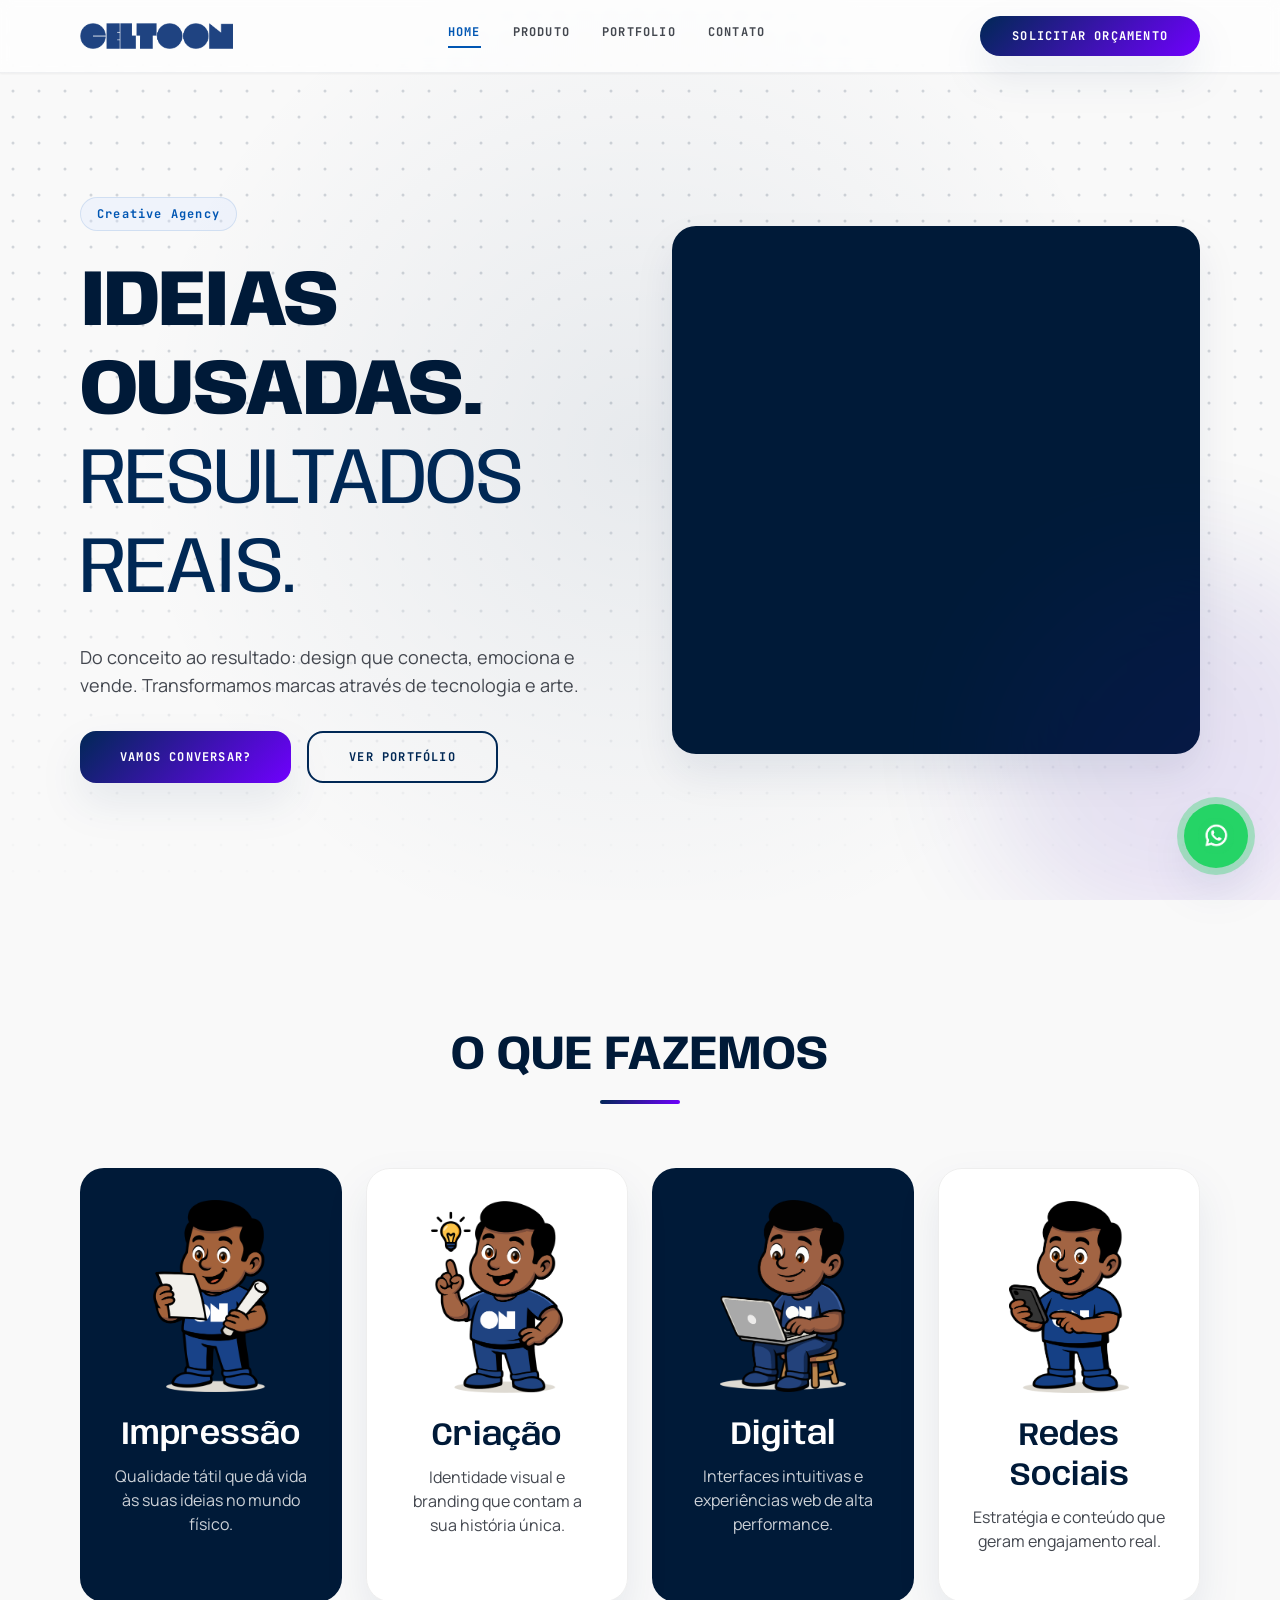
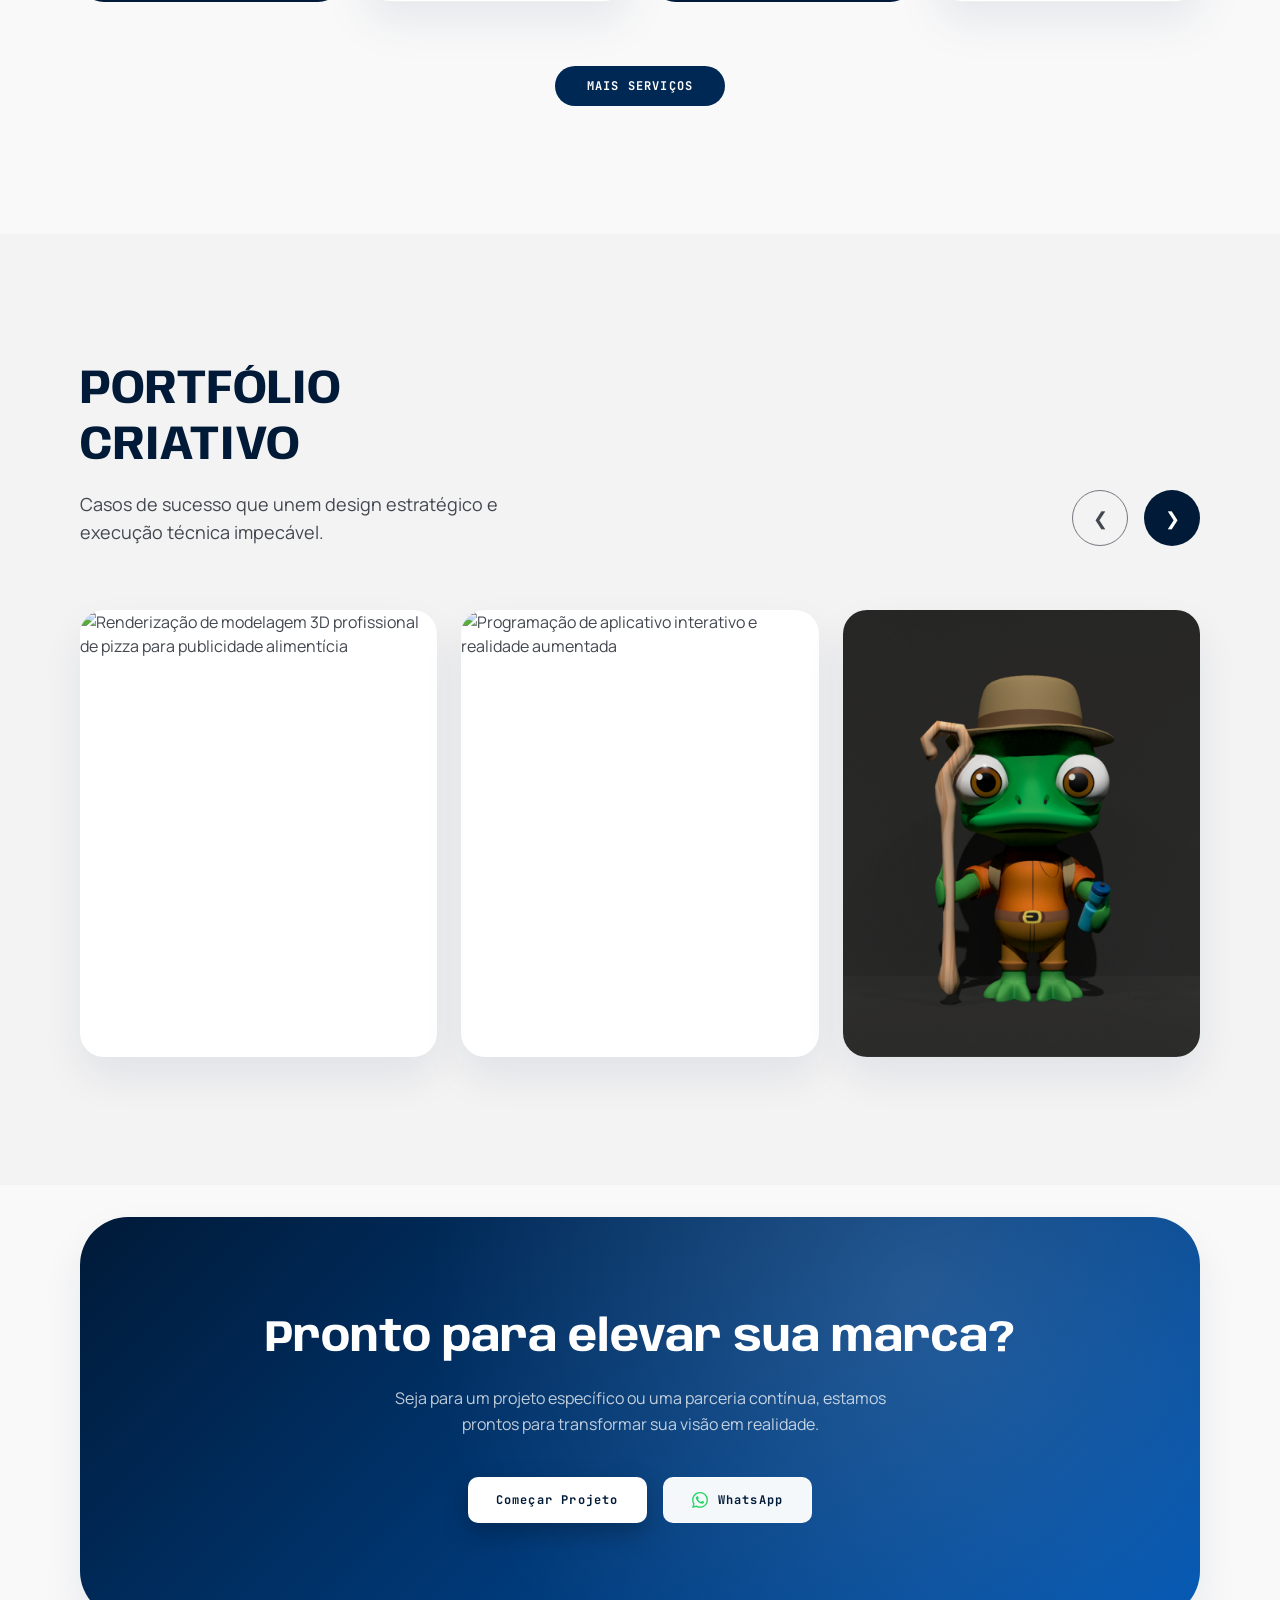
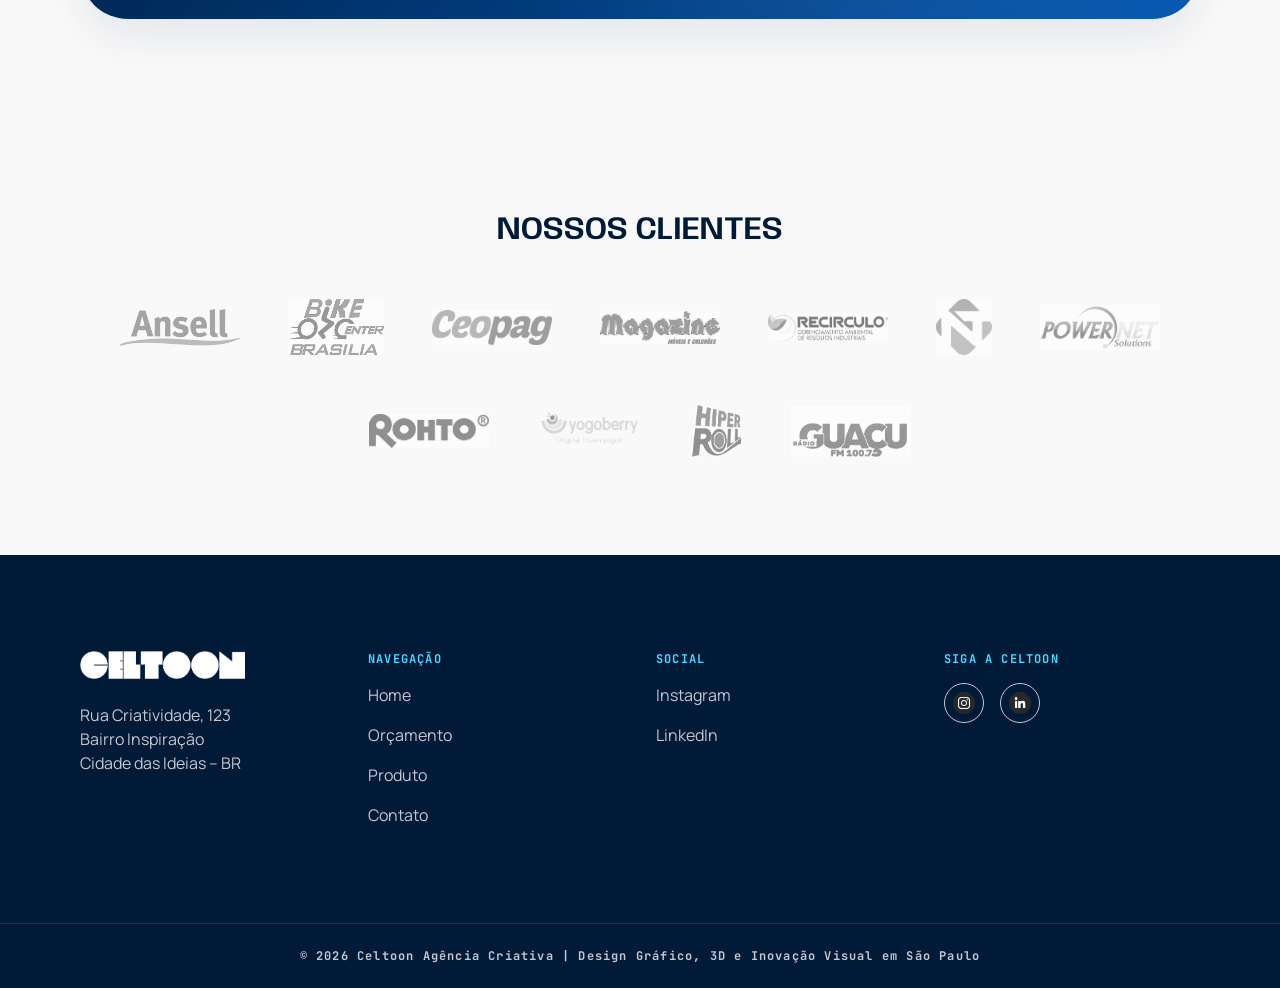
==== index.html @ f75b11ca "Fix service card hover lift blocked by fade-in transform The lift on hover (.service-card:hover { tr" ====
<!DOCTYPE html>
<html lang="pt-br">
<head>
  <meta charset="UTF-8" />
  <meta name="viewport" content="width=device-width, initial-scale=1.0"/>
  <title>Celtoon Agência Criativa | Design, Modelagem 3D e Identidade Visual em SP</title>
  <meta name="description" content="Transforme sua marca com a Celtoon. Especialistas em modelagem 3D, criação de mascotes, design de embalagens e estratégia digital para destacar seu negócio.">
  <meta name="keywords" content="Modelagem 3D profissional, criação de personagens cartoon 3D, personagens low-poly para videogames, desenvolvimento de texturas 2D seamless,
    renderização de produtos 3D, realidade aumentada para empresas (AR), filtros interativos para marcas, arquitetura inflável e design de domos,
    visualização arquitetônica e renderização de fachadas, afrofuturismo design visual e estético, criação de logotipos minimalistas, identidade visual para confeitarias e docerias,
    design de mascotes empresariais, naming e criação de slogans, style guide e manual de marca, redesign de marca e modernização visual, vetorização de logotipos e ilustrações, ilustração digital personalizada,
    design de embalagens e dielines (facas de corte), embalagens personalizadas para doces e alimentos, pré-impressão e fechamento de arquivos, arte finalização para gráficas, diagramação de catálogos e revistas,
    design de materiais promocionais, folders, flyers, banners, design de estampas para camisetas e ecobags, criação de layouts para totens e eventos, design de interfaces UX/UI, criação de landing pages de alta conversão, artes para redes sociais, Instagram, LinkedIn, TikTok,
    design de reels animados e carrosséis, apresentações corporativas de alto impacto, banners digitais para sites e e-commerce, agência criativa em São Paulo, estúdio de design 3D em SP, designer gráfico em São Paulo, criação de marcas SP, serviços de 3D e animação em São Paulo.">

  <meta property="og:type" content="website">
  <meta property="og:title" content="Celtoon Agência Criativa | Criatividade que gera resultados">
  <meta property="og:description" content="Do conceito ao 3D: Design que conecta e vende. Conheça nosso portfólio.">
  <meta property="og:image" content="https://celtoon.com.br">
  <meta property="og:url" content="https://celtoon.com.br">

  <link rel="icon" type="image/png" href="favicon.png">
  <link rel="canonical" href="https://celtoon.com.br">

  <script>document.documentElement.classList.add('js');</script>

  <link rel="preconnect" href="https://fonts.googleapis.com">
  <link rel="preconnect" href="https://fonts.gstatic.com" crossorigin>
  <link href="https://fonts.googleapis.com/css2?family=Anybody:wght@400;600;700;800&family=JetBrains+Mono:wght@700&family=Manrope:wght@400;500&display=swap" rel="stylesheet">
  <link rel="stylesheet" href="assets/celtoon.css">

  <style>
  /* ==========================================
     HERO
     ========================================== */
  .hero{
    position:relative;
    overflow:hidden;
    padding:176px 0 96px;
    min-height:100vh;
    display:flex;
    align-items:center;
  }
  .hero::before{
    content:'';
    position:absolute;
    inset:0;
    background: radial-gradient(circle at 50% 50%, rgba(0,40,85,0.12) 0%, transparent 65%);
    opacity:.6;
    pointer-events:none;
  }
  .hero::after{
    content:'';
    position:absolute;
    right:-80px;
    top:calc(50% + 100px);
    width:384px;
    height:384px;
    border-radius:9999px;
    background: var(--grad);
    filter: blur(60px);
    opacity:.1;
    pointer-events:none;
  }
  .hero-inner{
    position:relative;
    max-width: var(--container);
    margin:0 auto;
    padding:0 var(--pad-x);
    display:grid;
    grid-template-columns: 1fr 1fr;
    gap:64px;
    align-items:center;
    width:100%;
  }
  .hero-copy{
    display:flex;
    flex-direction:column;
    align-items:flex-start;
    gap:28px;
  }
  .hero-badge{
    background: rgba(214,227,255,0.3);
    border:1px solid rgba(0,86,179,0.12);
    padding:8px 16px;
    border-radius:9999px;
    color: var(--blue);
  }
  .hero-copy h1{
    font-family: var(--font-display);
    font-variation-settings: "wdth" 100;
    font-size: clamp(52px, 6.2vw, 80px);
    line-height:1.12;
    letter-spacing:-1.6px;
    color: var(--navy-950);
    font-weight:800;
    text-transform:uppercase;
  }
  .hero-copy h1 .thin{
    font-weight:400;
    color: var(--navy-800);
  }
  .hero-copy p{
    font-size:18px;
    line-height:28px;
    max-width:576px;
  }
  .hero-actions{
    display:flex;
    gap:16px;
    flex-wrap:wrap;
    padding-top:4px;
  }
  .hero-media{
    position:relative;
    border-radius: var(--radius-card);
    overflow:hidden;
    box-shadow: var(--shadow-card);
    aspect-ratio: 1 / 1;
    background: var(--navy-950);
  }
  .hero-media video{
    width:100%;
    height:100%;
    object-fit:cover;
  }
  .hero-media::after{
    content:'';
    position:absolute;
    inset:0;
    background: linear-gradient(to top, rgba(0,26,56,0.4) 0%, rgba(0,26,56,0) 60%);
    opacity:0;
    transition: opacity .3s ease;
    pointer-events:none;
  }
  .hero-media:hover::after{ opacity:1; }

  /* ==========================================
     SERVICES — O QUE FAZEMOS
     ========================================== */
  .services{
    padding:128px 0;
  }
  .services-header{
    display:flex;
    flex-direction:column;
    align-items:center;
    gap:16px;
    margin-bottom:64px;
  }
  .services-grid{
    max-width: var(--container);
    margin:0 auto;
    padding:0 var(--pad-x);
    display:grid;
    grid-template-columns: repeat(4, 1fr);
    gap:24px;
  }
  .service-card{
    border-radius: var(--radius-card);
    padding:32px 32px 48px;
    text-align:center;
    display:flex;
    flex-direction:column;
    align-items:center;
    transition: transform .3s ease, box-shadow .3s ease;
  }
  .service-card:hover{
    transform: translateY(-8px);
    box-shadow: 0 24px 40px rgba(0,40,85,0.16);
  }
  .service-card.dark{
    background: var(--navy-950);
    color:#fff;
  }
  .service-card.light{
    background:#fff;
    border:1px solid #eee;
    filter: drop-shadow(var(--shadow-drop));
    color: var(--gray-700);
  }
  .service-card img{
    width:192px;
    height:192px;
    object-fit:contain;
    margin-bottom:24px;
  }
  .service-card h3{
    font-family: var(--font-display);
    font-variation-settings: "wdth" 100;
    font-weight:600;
    font-size:32px;
    line-height:40px;
    margin-bottom:8px;
  }
  .service-card.dark h3{ color:#fff; }
  .service-card.light h3{ color: var(--navy-950); }
  .service-card p{
    font-size:16px;
    line-height:24px;
  }
  .service-card.dark p{ color: rgba(255,255,255,0.8); }
  .services-footer{
    display:flex;
    justify-content:center;
    margin-top:64px;
  }

  /* ==========================================
     PORTFOLIO PREVIEW
     ========================================== */
  .portfolio-preview{
    background: var(--bg-alt);
    padding:128px 0;
  }
  .portfolio-inner{
    max-width: var(--container);
    margin:0 auto;
    padding:0 var(--pad-x);
    display:flex;
    flex-direction:column;
    gap:64px;
  }
  .portfolio-header{
    display:flex;
    align-items:flex-end;
    justify-content:space-between;
    gap:32px;
  }
  .portfolio-header .intro{
    display:flex;
    flex-direction:column;
    gap:16px;
  }
  .portfolio-header .intro p{
    font-size:18px;
    line-height:28px;
    max-width:448px;
  }
  .portfolio-nav{
    display:flex;
    gap:16px;
    flex-shrink:0;
  }
  .portfolio-nav a{
    width:56px;
    height:56px;
    border-radius:9999px;
    display:flex;
    align-items:center;
    justify-content:center;
    font-size:1.1rem;
    transition: transform .2s ease, background .2s ease, color .2s ease;
  }
  .portfolio-nav a:hover{ transform: translateY(-2px); }
  .portfolio-nav .arrow-ghost{
    border:1px solid var(--gray-400);
    color: var(--gray-700);
    background:transparent;
  }
  .portfolio-nav .arrow-solid{
    background: var(--navy-950);
    color:#fff;
  }
  .portfolio-grid{
    display:grid;
    grid-template-columns: repeat(3, 1fr);
    gap:24px;
  }

  /* ==========================================
     CLIENTES
     ========================================== */
  .clients{
    padding:64px 0 96px;
  }
  .clients h3{
    font-family: var(--font-display);
    font-variation-settings: "wdth" 100;
    font-weight:600;
    font-size:32px;
    line-height:40px;
    color: var(--navy-950);
    text-align:center;
    text-transform:uppercase;
    margin-bottom:48px;
  }
  .clients-grid{
    max-width: var(--container);
    margin:0 auto;
    padding:0 var(--pad-x);
    display:flex;
    flex-wrap:wrap;
    justify-content:center;
    align-items:center;
    gap:48px;
  }
  .clients-grid img{
    max-width:120px;
    height:56px;
    object-fit:contain;
    filter: grayscale(100%);
    opacity:.5;
    transition: filter .35s ease, opacity .35s ease, transform .35s ease;
  }
  .clients-grid img:hover{
    filter: grayscale(0%);
    opacity:1;
    transform: scale(1.1);
  }

  /* ==========================================
     RESPONSIVO
     ========================================== */
  @media (max-width: 992px){
    .hero-inner{ grid-template-columns:1fr; gap:48px; }
    .hero{ padding:150px 0 64px; min-height:auto; }
    .services-grid{ grid-template-columns: repeat(2, 1fr); }
    .portfolio-grid{ grid-template-columns: repeat(2, 1fr); }
    .portfolio-header{ flex-direction:column; align-items:flex-start; }
  }
  @media (max-width: 768px){
    .services{ padding:80px 0; }
    .portfolio-preview{ padding:80px 0; }
    .services-grid{ grid-template-columns: 1fr; }
    .portfolio-grid{ grid-template-columns: 1fr; }
    .hero-actions .btn{ width:100%; }
  }
  </style>
</head>
<body>

  <!-- NAVBAR -->
  <nav class="navbar">
    <div class="navbar-inner">
      <a href="index.html" class="logo"><img src="Logo_png.png" alt="Celtoon Agência Criativa"></a>
      <button class="menu-toggle" aria-label="Abrir menu">&#9776;</button>
      <div class="nav-links">
        <a href="index.html" class="active">Home</a>
        <a href="produto.html">Produto</a>
        <a href="portfolio.html">Portfolio</a>
        <a href="contato.html">Contato</a>
      </div>
      <a href="orcamento.html" class="btn btn-pill-grad nav-cta">Solicitar Orçamento</a>
    </div>
  </nav>

  <!-- HERO -->
  <header class="hero" data-dots>
    <div class="hero-inner">
      <div class="hero-copy">
        <span class="hero-badge mono-label">Creative Agency</span>
        <h1>Ideias<br>Ousadas.<br><span class="thin">Resultados<br>Reais.</span></h1>
        <p>Do conceito ao resultado: design que conecta, emociona e vende. Transformamos marcas através de tecnologia e arte.</p>
        <div class="hero-actions">
          <a href="orcamento.html" class="btn btn-grad">Vamos conversar?</a>
          <a href="portfolio.html" class="btn btn-outline">Ver Portfólio</a>
        </div>
      </div>
      <div class="hero-media">
        <video autoplay muted loop playsinline>
          <source src="celtoon-reel-sn2.webm" type="video/webm">
          <source src="celtoon-reel-sn.mp4" type="video/mp4">
          Seu navegador não suporta vídeo.
        </video>
      </div>
    </div>
  </header>

  <!-- SERVICES -->
  <section id="servicos" class="services fade-in">
    <div class="services-header">
      <h2 class="section-title">O que fazemos</h2>
      <div class="grad-divider"></div>
    </div>

    <div class="services-grid">
      <div class="service-card dark fade-in">
        <img src="personagem/boneco_papel.png" alt="Serviços de Impressão" loading="lazy">
        <h3>Impressão</h3>
        <p>Qualidade tátil que dá vida às suas ideias no mundo físico.</p>
      </div>
      <div class="service-card light fade-in">
        <img src="personagem/boneco_plano.png" alt="Serviços de Criação" loading="lazy">
        <h3>Criação</h3>
        <p>Identidade visual e branding que contam a sua história única.</p>
      </div>
      <div class="service-card dark fade-in">
        <img src="personagem/boneco_banco.png" alt="Serviços Digitais" loading="lazy">
        <h3>Digital</h3>
        <p>Interfaces intuitivas e experiências web de alta performance.</p>
      </div>
      <div class="service-card light fade-in">
        <img src="personagem/boneco_cel.png" alt="Serviços para Redes Sociais" loading="lazy">
        <h3>Redes Sociais</h3>
        <p>Estratégia e conteúdo que geram engajamento real.</p>
      </div>
    </div>

    <div class="services-footer">
      <a href="produto.html" class="btn btn-pill">Mais Serviços</a>
    </div>
  </section>

  <!-- PORTFOLIO PREVIEW -->
  <section id="portfolio" class="portfolio-preview fade-in">
    <div class="portfolio-inner">
      <div class="portfolio-header">
        <div class="intro">
          <h2 class="section-title">Portfólio<br>Criativo</h2>
          <p>Casos de sucesso que unem design estratégico e execução técnica impecável.</p>
        </div>
        <div class="portfolio-nav">
          <a href="portfolio.html" class="arrow-ghost" aria-label="Ver portfólio completo">&#10094;</a>
          <a href="portfolio.html" class="arrow-solid" aria-label="Ver portfólio completo">&#10095;</a>
        </div>
      </div>

      <div class="portfolio-grid">
        <a href="portfolio.html" class="project-card">
          <img src="imagem/pizza.png" alt="Renderização de modelagem 3D profissional de pizza para publicidade alimentícia" loading="lazy">
          <div class="overlay">
            <span class="tag mono-label">Modelagem 3D</span>
            <h3>Pizza 3D Realista</h3>
          </div>
        </a>
        <a href="portfolio.html" class="project-card">
          <img src="imagem/mock_2.png" alt="Programação de aplicativo interativo e realidade aumentada" loading="lazy">
          <div class="overlay">
            <span class="tag mono-label">Mobile App</span>
            <h3>Celtoon Experience App</h3>
          </div>
        </a>
        <a href="portfolio.html" class="project-card">
          <img src="imagem/nort.jpg" alt="Design de mascote para empresa de telecomunicações" loading="lazy">
          <div class="overlay">
            <span class="tag mono-label">Character Design</span>
            <h3>Mascote Nortinho</h3>
          </div>
        </a>
      </div>
    </div>
  </section>

  <!-- CTA -->
  <section class="cta-section fade-in">
    <div class="cta-box">
      <h2>Pronto para elevar sua marca?</h2>
      <p>Seja para um projeto específico ou uma parceria contínua, estamos prontos para transformar sua visão em realidade.</p>
      <div class="cta-actions">
        <a href="orcamento.html" class="cta-btn-primary mono-label">Começar Projeto</a>
        <a href="https://wa.me/+5511994950389" target="_blank" rel="noopener" class="cta-btn-wpp mono-label">
          <svg viewBox="0 0 24 24" aria-hidden="true"><path d="M17.472 14.382c-.297-.149-1.758-.867-2.03-.967-.273-.099-.471-.148-.67.15-.197.297-.767.966-.94 1.164-.173.199-.347.223-.644.075-.297-.15-1.255-.463-2.39-1.475-.883-.788-1.48-1.761-1.653-2.059-.173-.297-.018-.458.13-.606.134-.133.298-.347.446-.52.149-.174.198-.298.298-.497.099-.198.05-.371-.025-.52-.075-.149-.669-1.612-.916-2.207-.242-.579-.487-.5-.669-.51-.173-.008-.371-.01-.57-.01-.198 0-.52.074-.792.372-.272.297-1.04 1.016-1.04 2.479 0 1.462 1.065 2.875 1.213 3.074.149.198 2.096 3.2 5.077 4.487.709.306 1.262.489 1.694.625.712.227 1.36.195 1.871.118.571-.085 1.758-.719 2.006-1.413.248-.694.248-1.289.173-1.413-.074-.124-.272-.198-.57-.347m-5.421 7.403h-.004a9.87 9.87 0 01-5.031-1.378l-.361-.214-3.741.982.998-3.648-.235-.374a9.86 9.86 0 01-1.51-5.26c.001-5.45 4.436-9.884 9.888-9.884 2.64 0 5.122 1.03 6.988 2.898a9.825 9.825 0 012.893 6.994c-.003 5.45-4.437 9.884-9.885 9.884m8.413-18.297A11.815 11.815 0 0012.05 0C5.495 0 .16 5.335.157 11.892c0 2.096.547 4.142 1.588 5.945L.057 24l6.305-1.654a11.882 11.882 0 005.683 1.448h.005c6.554 0 11.89-5.335 11.893-11.893a11.821 11.821 0 00-3.48-8.413z"/></svg>
          WhatsApp
        </a>
      </div>
    </div>
  </section>

  <!-- CLIENTES -->
  <section id="clientes" class="clients fade-in">
    <h3>Nossos Clientes</h3>
    <div class="clients-grid">
      <img src="cliente/Ansell.png" alt="Ansell" loading="lazy">
      <img src="cliente/Bike.png" alt="Bike Center Brasilia" loading="lazy">
      <img src="cliente/Ceopag.png" alt="Ceopag" loading="lazy">
      <img src="cliente/Magazine.png" alt="Magazine Móveis" loading="lazy">
      <img src="cliente/Recirculo.png" alt="Recirculo" loading="lazy">
      <img src="cliente/norte.png" alt="Norte Telecom" loading="lazy">
      <img src="cliente/powernet.png" alt="Power Net" loading="lazy">
      <img src="cliente/rohto.png" alt="Rohto" loading="lazy">
      <img src="cliente/Yogoberry.png" alt="Yogoberry" loading="lazy">
      <img src="cliente/HiperRoll.png" alt="Hiper Roll" loading="lazy">
      <img src="cliente/Guaçu.png" alt="Rádio Guaçu" loading="lazy">
    </div>
  </section>

  <!-- FOOTER -->
  <footer class="footer">
    <div class="footer-top">
      <div class="footer-brand">
        <img src="Logo_png.png" alt="Celtoon">
        <p>Rua Criatividade, 123<br>Bairro Inspiração<br>Cidade das Ideias – BR</p>
      </div>
      <div class="footer-col">
        <h4>Navegação</h4>
        <a href="index.html">Home</a>
        <a href="orcamento.html">Orçamento</a>
        <a href="produto.html">Produto</a>
        <a href="contato.html">Contato</a>
      </div>
      <div class="footer-col">
        <h4>Social</h4>
        <a href="https://www.instagram.com/celtoon.agencia/" target="_blank" rel="noopener">Instagram</a>
        <a href="https://www.linkedin.com/in/danilo-celso-da-silva-256686204/" target="_blank" rel="noopener">LinkedIn</a>
      </div>
      <div class="footer-col">
        <h4>Siga a Celtoon</h4>
        <div class="footer-social-circles">
          <a href="https://www.instagram.com/celtoon.agencia/" target="_blank" rel="noopener" aria-label="Instagram"><img src="instagram.png" alt="Instagram"></a>
          <a href="https://www.linkedin.com/in/danilo-celso-da-silva-256686204/" target="_blank" rel="noopener" aria-label="LinkedIn"><img src="linkedin.png" alt="LinkedIn"></a>
        </div>
      </div>
    </div>
    <div class="footer-bottom">
      <p>© 2026 Celtoon Agência Criativa | Design Gráfico, 3D e Inovação Visual em São Paulo</p>
    </div>
  </footer>

  <!-- WHATSAPP -->
  <a href="https://wa.me/+5511994950389" class="whatsapp-float" target="_blank" rel="noopener" aria-label="Fale conosco pelo WhatsApp"><img src="whats2.png" alt="WhatsApp"></a>

  <script src="assets/celtoon.js"></script>
</body>
</html>
---- assets/celtoon.css ----
/* ==========================================================
   CELTOON — Design System (baseado no protótipo Figma)
   ========================================================== */

:root{
  --navy-950: #001a38;
  --navy-800: #002855;
  --purple:   #7000ff;
  --blue:     #0056b3;
  --cyan:     #4cd6ff;
  --gray-700: #43474f;
  --gray-400: #747780;
  --gray-300: #c4c6d0;
  --bg:       #f9f9f9;
  --bg-alt:   #f3f3f3;
  --whatsapp: #25d366;

  --grad: linear-gradient(135deg, #002855 0%, #7000ff 100%);

  --shadow-card: 0 20px 40px rgba(0, 40, 85, 0.08);
  --shadow-drop: 0 20px 20px rgba(0, 40, 85, 0.08);

  --font-display: 'Anybody', 'Arial Black', sans-serif;
  --font-body: 'Manrope', 'Segoe UI', sans-serif;
  --font-mono: 'JetBrains Mono', 'Courier New', monospace;

  --radius-card: 24px;
  --radius-btn: 16px;
  --container: 1440px;
  --pad-x: 80px;
}

*{ margin:0; padding:0; box-sizing:border-box; }
html{ scroll-behavior:smooth; }
html, body{ overflow-x:hidden; }

body{
  font-family: var(--font-body);
  background: var(--bg);
  color: var(--gray-700);
  font-size: 16px;
  line-height: 24px;
}

a{ text-decoration:none; color:inherit; }
img{ max-width:100%; display:block; }
button{ font-family:inherit; cursor:pointer; }

/* ---------- Utilidades ---------- */
.container{
  max-width: var(--container);
  margin: 0 auto;
  padding-left: var(--pad-x);
  padding-right: var(--pad-x);
}

.mono-label{
  font-family: var(--font-mono);
  font-weight: 700;
  font-size: 12px;
  line-height: 16px;
  letter-spacing: 1.2px;
}

.section-title{
  font-family: var(--font-display);
  font-variation-settings: "wdth" 100;
  font-weight: 700;
  font-size: 48px;
  line-height: 56px;
  color: var(--navy-950);
  text-transform: uppercase;
}

.grad-divider{
  width: 80px;
  height: 4px;
  border-radius: 9999px;
  background: var(--grad);
}

/* Fade-in on scroll (só quando JS presente) */
.js .fade-in{
  opacity: 0;
  transform: translateY(40px);
  transition: opacity .8s ease, transform .8s ease;
}
.js .fade-in.visible{
  opacity: 1;
  transform: translateY(0);
}

/* ---------- Botões ---------- */
.btn{
  display:inline-flex;
  align-items:center;
  justify-content:center;
  font-family: var(--font-mono);
  font-weight:700;
  font-size:12px;
  line-height:16px;
  letter-spacing:1.2px;
  text-transform: uppercase;
  border:none;
  transition: transform .3s ease, box-shadow .3s ease, background .3s ease, color .3s ease;
}
.btn-grad{
  background: var(--grad);
  color:#fff;
  padding:16px 40px;
  border-radius: var(--radius-btn);
  filter: drop-shadow(var(--shadow-drop));
}
.btn-grad:hover{
  transform: translateY(-3px);
  filter: drop-shadow(0 24px 28px rgba(0,40,85,0.16));
}
.btn-outline{
  background:transparent;
  border:2px solid var(--navy-800);
  color: var(--navy-800);
  padding:16px 40px;
  border-radius: var(--radius-btn);
}
.btn-outline:hover{
  background: var(--navy-800);
  color:#fff;
  transform: translateY(-3px);
}
.btn-pill{
  background: var(--navy-800);
  color:#fff;
  padding:12px 32px;
  border-radius:9999px;
}
.btn-pill:hover{
  background: var(--navy-950);
  transform: translateY(-2px);
}
.btn-pill-grad{
  background: var(--grad);
  color:#fff;
  padding:12px 32px;
  border-radius:9999px;
  filter: drop-shadow(var(--shadow-drop));
}
.btn-pill-grad:hover{
  transform: translateY(-2px);
  filter: drop-shadow(0 24px 24px rgba(0,40,85,0.16));
}

/* ---------- NAVBAR ---------- */
.navbar{
  position:fixed;
  top:0; left:0; right:0;
  z-index:1000;
  background: rgba(255,255,255,0.7);
  backdrop-filter: blur(6px);
  -webkit-backdrop-filter: blur(6px);
  border-bottom:1px solid rgba(0,26,56,0.06);
  box-shadow: 0 1px 2px rgba(0,0,0,0.05);
  transition: top .3s ease;
}
.navbar-inner{
  max-width: var(--container);
  margin:0 auto;
  padding:16px var(--pad-x);
  display:flex;
  align-items:center;
  justify-content:space-between;
  gap:24px;
}
.navbar .logo img{
  height:26px;
  width:auto;
}
.nav-links{
  display:flex;
  align-items:center;
  gap:32px;
}
.nav-links a{
  font-family: var(--font-mono);
  font-weight:700;
  font-size:12px;
  line-height:16px;
  letter-spacing:1.2px;
  text-transform:uppercase;
  color: var(--gray-700);
  padding-bottom:6px;
  border-bottom:2px solid transparent;
  transition: color .2s ease, border-color .2s ease;
}
.nav-links a:hover{ color: var(--blue); }
.nav-links a.active{
  color: var(--blue);
  border-bottom-color: var(--blue);
}
.nav-cta{ flex-shrink:0; }
.menu-toggle{
  display:none;
  font-size:1.8rem;
  background:none;
  border:none;
  color: var(--navy-950);
  z-index:1001;
}

/* ---------- FOOTER ---------- */
.footer{
  background: var(--navy-950);
  color: var(--gray-300);
}
.footer-top{
  max-width: var(--container);
  margin:0 auto;
  padding:96px var(--pad-x) 80px;
  display:grid;
  grid-template-columns: repeat(4, 1fr);
  gap:32px;
}
.footer .footer-brand img{
  height:28px;
  width:auto;
  margin-bottom:24px;
  /* logo é navy — converte para branco no rodapé escuro */
  filter: brightness(0) invert(1);
}
.footer-brand p{
  max-width:320px;
  font-size:16px;
  line-height:24px;
}
.footer-col h4{
  font-family: var(--font-mono);
  font-weight:700;
  font-size:12px;
  line-height:16px;
  letter-spacing:1.2px;
  text-transform:uppercase;
  color: var(--cyan);
  margin-bottom:16px;
}
.footer-col a{
  display:block;
  font-size:16px;
  line-height:24px;
  margin-bottom:16px;
  color: var(--gray-300);
  transition: color .2s ease;
}
.footer-col a:hover{ color:#fff; }
.footer-social-circles{
  display:flex;
  gap:16px;
  margin-top:8px;
}
.footer-social-circles a{
  width:40px; height:40px;
  border:1px solid var(--gray-300);
  border-radius:9999px;
  display:flex;
  align-items:center;
  justify-content:center;
  margin-bottom:0;
  transition: background .2s ease, border-color .2s ease;
}
.footer-social-circles a:hover{
  background: rgba(255,255,255,0.1);
  border-color:#fff;
}
.footer-social-circles img{
  width:22px; height:22px;
}
.footer-bottom{
  border-top:1px solid rgba(255,255,255,0.1);
  padding:24px var(--pad-x);
  text-align:center;
}
.footer-bottom p{
  font-family: var(--font-mono);
  font-weight:700;
  font-size:12px;
  line-height:16px;
  letter-spacing:1.2px;
  color: var(--gray-300);
}

/* ---------- WHATSAPP FAB ---------- */
.whatsapp-float{
  position:fixed;
  right:32px;
  bottom:32px;
  width:64px;
  height:64px;
  border-radius:9999px;
  background: var(--whatsapp);
  display:flex;
  align-items:center;
  justify-content:center;
  z-index:1000;
  filter: drop-shadow(var(--shadow-drop));
  transition: transform .3s ease;
}
.whatsapp-float:hover{ transform: scale(1.08); }
.whatsapp-float img{ width:36px; height:36px; }
.whatsapp-float::before{
  content:'';
  position:absolute;
  inset:-7px;
  border-radius:9999px;
  background: rgba(37,211,102,0.35);
  animation: wpp-pulse 2.4s ease-out infinite;
  pointer-events:none;
  z-index:-1;
}
@keyframes wpp-pulse{
  0%{ transform:scale(1); opacity:.85; }
  100%{ transform:scale(1.6); opacity:0; }
}

/* ---------- HERO DE PÁGINA INTERNA ---------- */
.page-hero{
  padding:200px 0 64px;
  position:relative;
  overflow:hidden;
}
.page-hero::after{
  content:'';
  position:absolute;
  right:-120px;
  top:40%;
  width:384px;
  height:384px;
  border-radius:9999px;
  background: var(--grad);
  filter: blur(60px);
  opacity:.1;
  pointer-events:none;
}
.page-hero .badge{
  display:inline-block;
  background: rgba(214,227,255,0.3);
  border:1px solid rgba(0,86,179,0.12);
  padding:8px 16px;
  border-radius:9999px;
  color: var(--blue);
  margin-bottom:24px;
}
.page-hero h1{
  font-family: var(--font-display);
  font-variation-settings: "wdth" 100;
  font-weight:800;
  font-size: clamp(44px, 6vw, 72px);
  line-height:1.1;
  letter-spacing:-1.2px;
  color: var(--navy-950);
  text-transform:uppercase;
  margin-bottom:20px;
}
.page-hero p{
  font-size:18px;
  line-height:28px;
  max-width:576px;
}

/* ---------- CARDS DE PROJETO (grid/galeria) ---------- */
.project-card{
  position:relative;
  border-radius: var(--radius-card);
  overflow:hidden;
  background:#fff;
  box-shadow: var(--shadow-card);
  aspect-ratio: 4 / 5;
}
.project-card img{
  width:100%;
  height:100%;
  object-fit:cover;
  transition: transform .5s ease;
}
.project-card:hover img{ transform: scale(1.05); }
.project-card .overlay{
  position:absolute;
  inset:0;
  background: linear-gradient(to top, rgba(0,26,56,0.9) 0%, rgba(0,26,56,0.2) 50%, rgba(0,26,56,0) 100%);
  opacity:0;
  transition: opacity .3s ease;
  display:flex;
  flex-direction:column;
  justify-content:flex-end;
  padding:32px;
}
.project-card:hover .overlay{ opacity:1; }
.project-card .overlay .tag{
  color: var(--cyan);
  margin-bottom:8px;
  text-transform:uppercase;
}
.project-card .overlay h3{
  font-family: var(--font-display);
  font-variation-settings: "wdth" 100;
  font-weight:600;
  font-size:32px;
  line-height:40px;
  color:#fff;
}

/* ---------- CTA BOX (compartilhada) ---------- */
.cta-section{
  padding:32px var(--pad-x) 128px;
}
.cta-box{
  position:relative;
  overflow:hidden;
  max-width: calc(var(--container) - (2 * var(--pad-x)));
  margin:0 auto;
  border-radius:48px;
  background: linear-gradient(135deg, #001a38 0%, #0056b3 100%);
  padding:96px 48px;
  text-align:center;
  color:#fff;
  box-shadow: var(--shadow-card);
}
.cta-box::before{
  content:'';
  position:absolute;
  inset:0;
  background: radial-gradient(circle at 75% 20%, rgba(255,255,255,0.14) 0%, transparent 55%);
  pointer-events:none;
}
.cta-box h2{
  position:relative;
  font-family: var(--font-display);
  font-variation-settings: "wdth" 100;
  font-weight:700;
  font-size: clamp(30px, 4vw, 44px);
  line-height:1.2;
  margin-bottom:20px;
}
.cta-box p{
  position:relative;
  font-size:16px;
  line-height:26px;
  color: rgba(255,255,255,0.75);
  max-width:520px;
  margin:0 auto 40px;
}
.cta-actions{
  position:relative;
  display:flex;
  gap:16px;
  justify-content:center;
  flex-wrap:wrap;
}
.cta-btn-primary,
.cta-btn-wpp{
  display:inline-flex;
  align-items:center;
  gap:10px;
  padding:14px 28px;
  border-radius:10px;
  transition: transform .3s ease, box-shadow .3s ease;
}
.cta-btn-primary{
  background:#fff;
  color: var(--navy-950);
  box-shadow: 0 10px 24px rgba(0,0,0,0.25);
}
.cta-btn-wpp{
  background: rgba(255,255,255,0.96);
  color: var(--navy-950);
  border:1px solid rgba(255,255,255,0.5);
}
.cta-btn-primary:hover,
.cta-btn-wpp:hover{
  transform: translateY(-3px);
  box-shadow: 0 16px 32px rgba(0,0,0,0.3);
}
.cta-btn-wpp svg{
  width:16px;
  height:16px;
  fill:#25d366;
  flex-shrink:0;
}

/* ---------- GRID DE PONTINHOS (hero) ---------- */
.hero-dots{
  position:absolute;
  inset:0;
  z-index:0;
  pointer-events:none;
}
.page-hero .container{
  position:relative;
  z-index:1;
}

/* ==========================================================
   RESPONSIVO
   ========================================================== */
@media (max-width: 992px){
  :root{ --pad-x: 32px; }
  .section-title{ font-size:38px; line-height:46px; }
  .cta-box{ padding:64px 32px; border-radius:36px; }
  .footer-top{ grid-template-columns: repeat(2, 1fr); padding-top:64px; padding-bottom:48px; }
}

@media (max-width: 768px){
  :root{ --pad-x: 20px; }

  .menu-toggle{ display:block; }
  .nav-links{
    display:none;
    position:absolute;
    top:100%;
    left:0; right:0;
    flex-direction:column;
    align-items:flex-start;
    gap:0;
    background:#fff;
    padding:16px 20px;
    box-shadow: 0 16px 32px rgba(0,26,56,0.12);
    border-bottom:1px solid rgba(0,26,56,0.06);
  }
  .nav-links.active{ display:flex; }
  .nav-links a{
    padding:14px 0;
    width:100%;
    border-bottom:1px solid rgba(0,26,56,0.06);
  }
  .nav-links a.active{ border-bottom-color: var(--blue); }
  .nav-cta{ display:none; }

  .page-hero{ padding:140px 0 48px; }

  .cta-section{ padding-bottom:80px; }
  .cta-box{ padding:56px 24px; border-radius:28px; }
  .cta-actions a{ width:100%; justify-content:center; }

  .footer-top{ grid-template-columns: 1fr; gap:40px; }

  .whatsapp-float{
    right:20px; bottom:20px;
    width:56px; height:56px;
  }
  .whatsapp-float img{ width:32px; height:32px; }
}
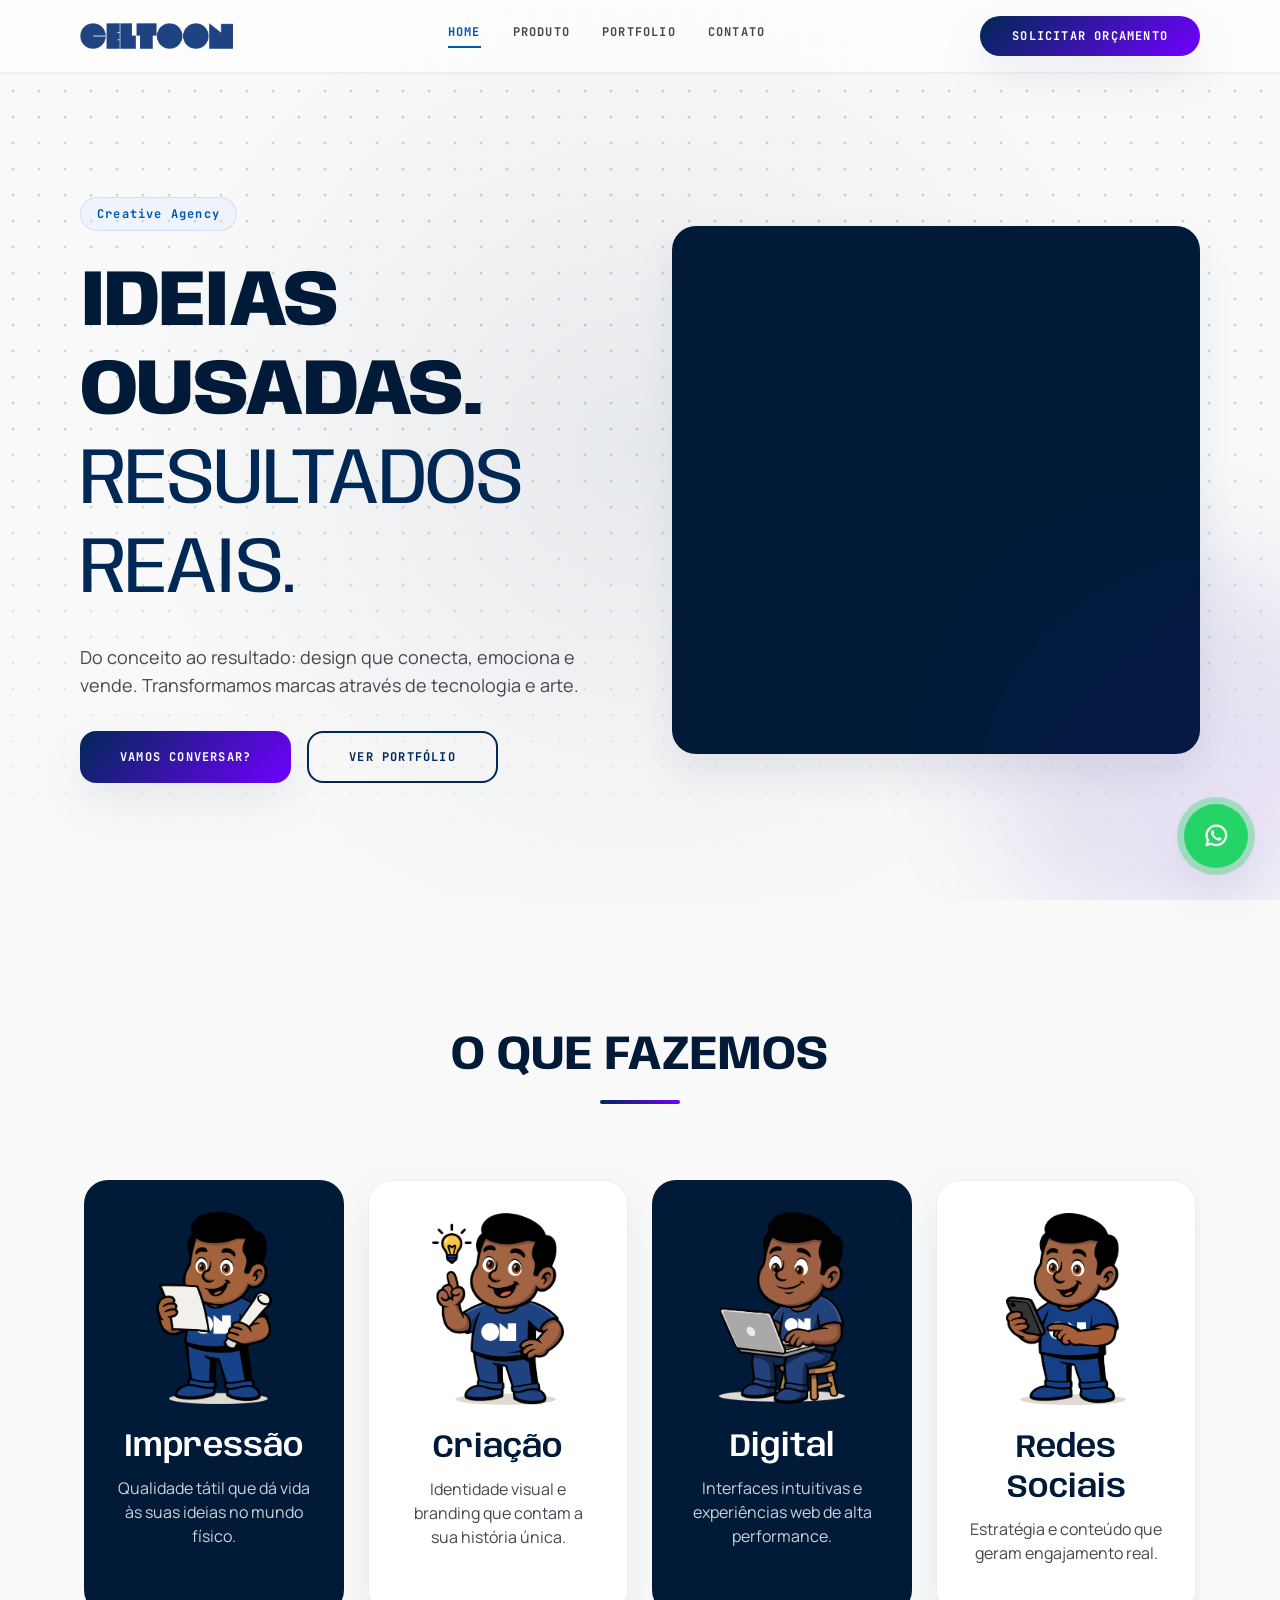
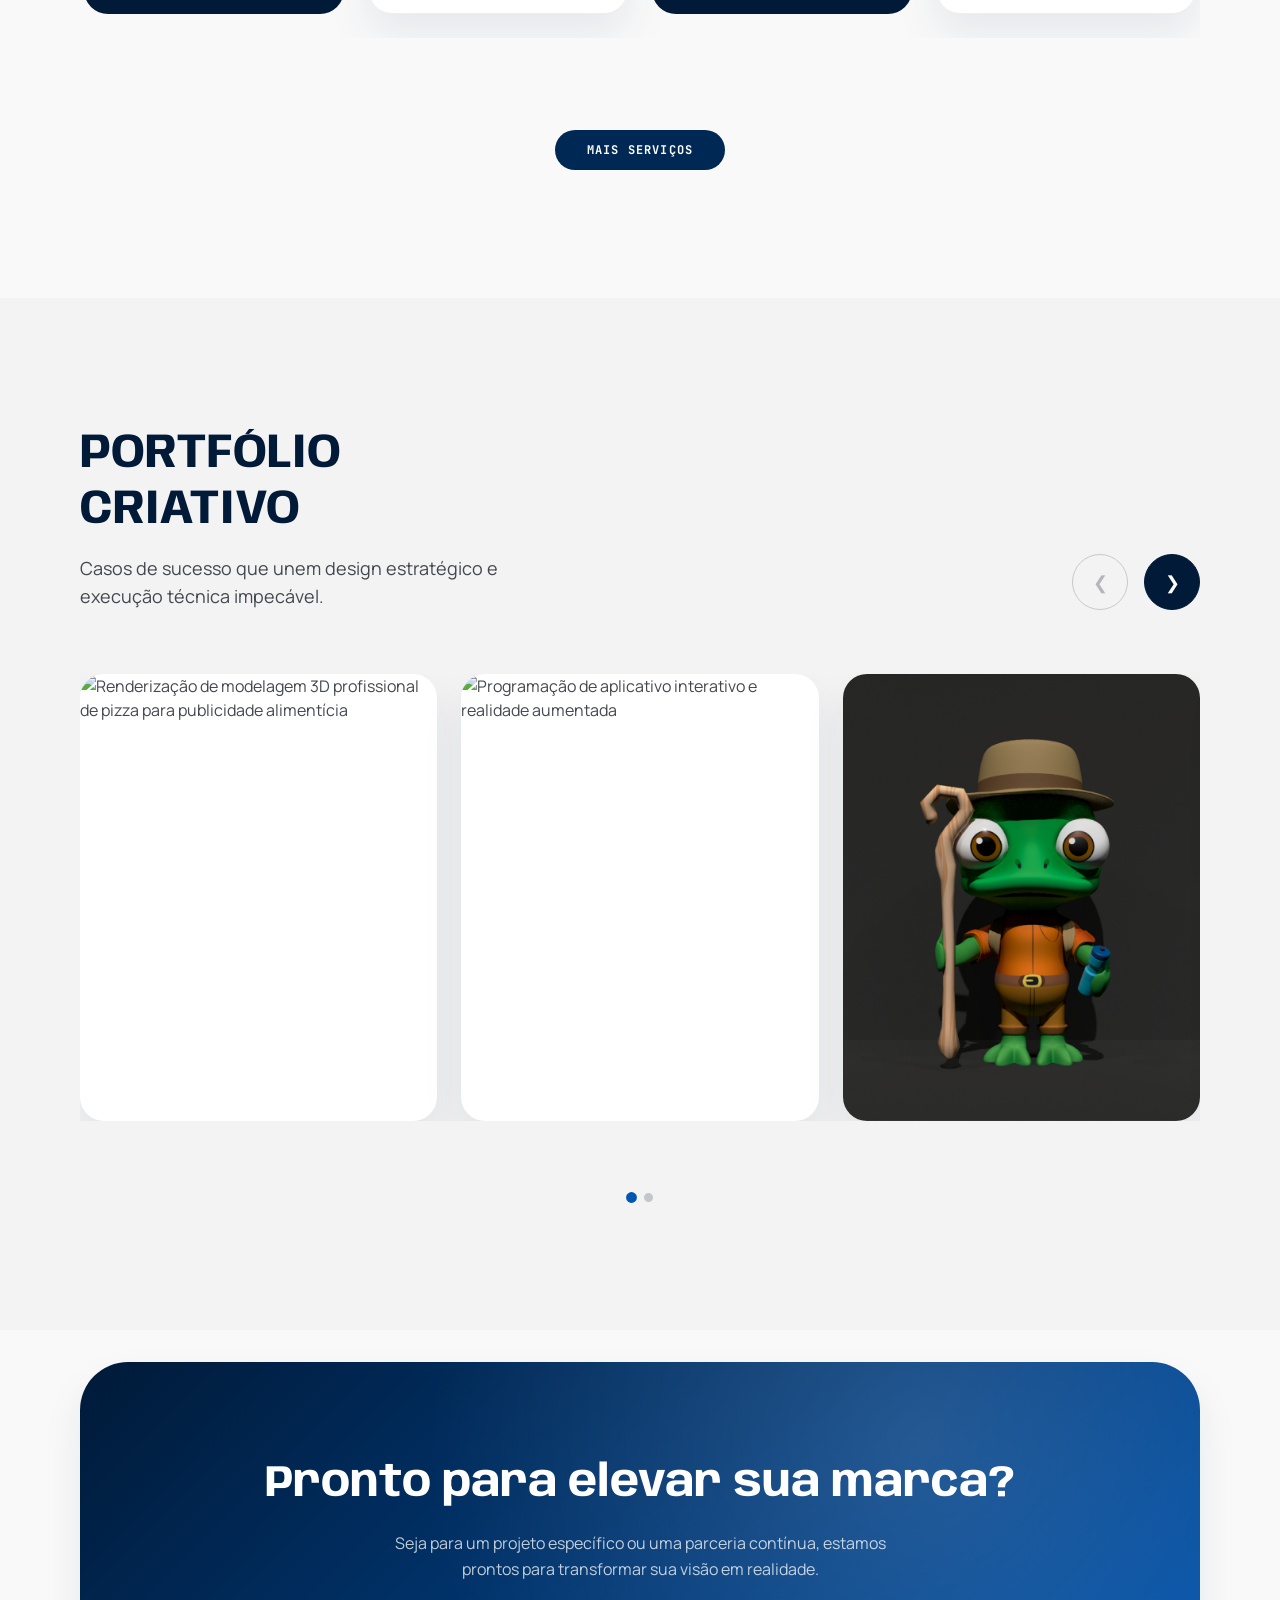
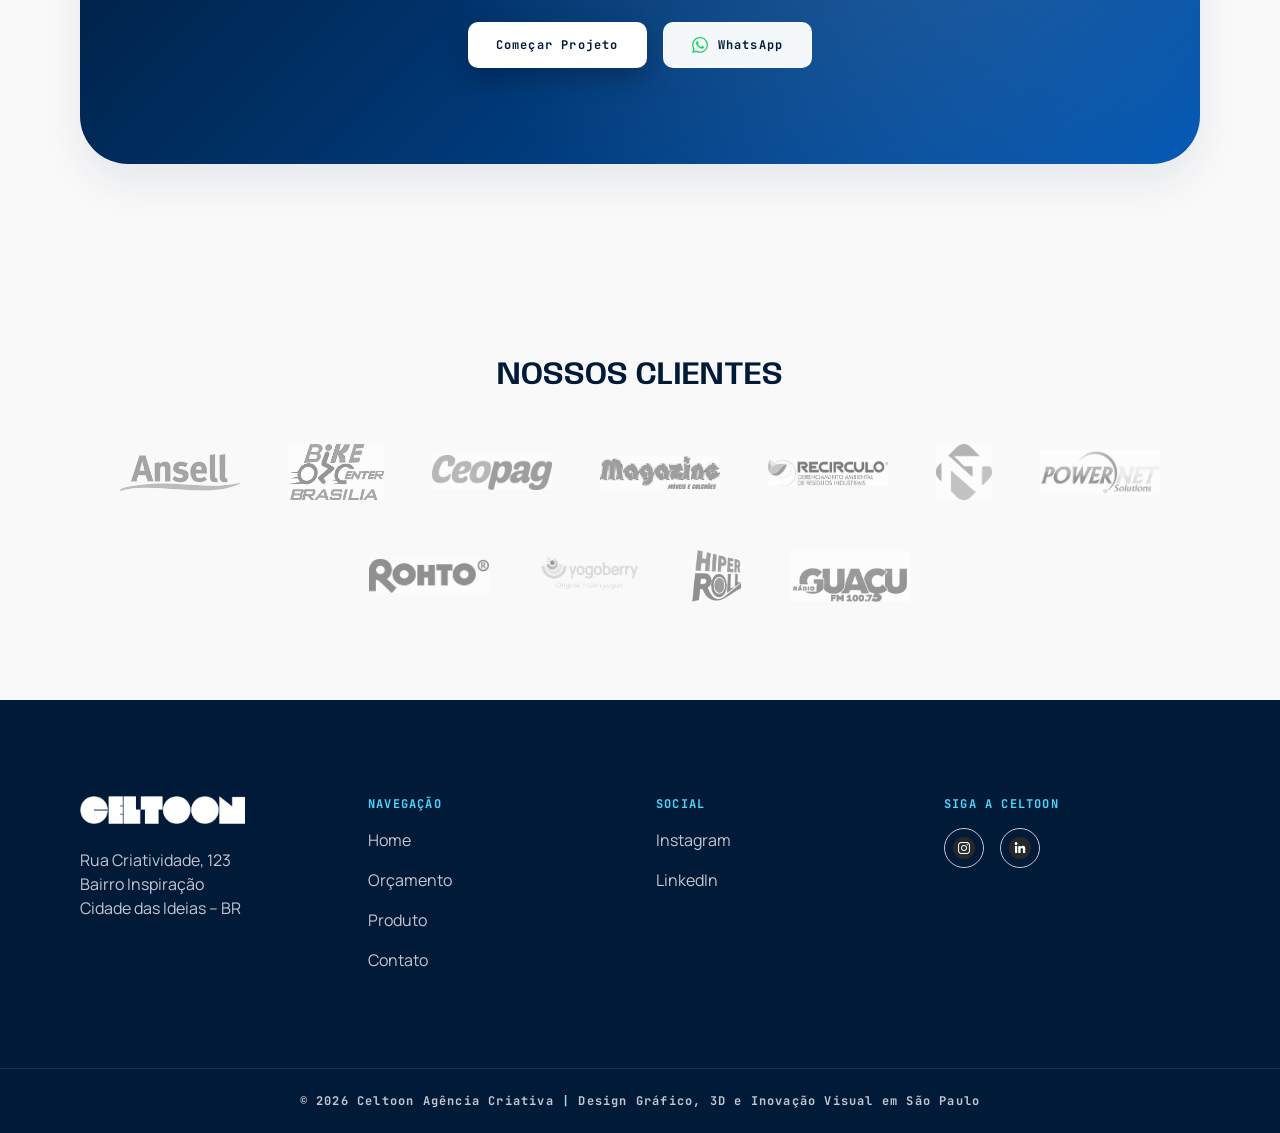
==== commit 9c3ffff0: "Fix portfolio arrows and improve mobile image displays - Add a generic carousel component (assets: ." ====
--- a/index.html
+++ b/index.html
@@ -27,7 +27,7 @@
   <link rel="preconnect" href="https://fonts.googleapis.com">
   <link rel="preconnect" href="https://fonts.gstatic.com" crossorigin>
   <link href="https://fonts.googleapis.com/css2?family=Anybody:wght@400;600;700;800&family=JetBrains+Mono:wght@700&family=Manrope:wght@400;500&display=swap" rel="stylesheet">
-  <link rel="stylesheet" href="assets/celtoon.css">
+  <link rel="stylesheet" href="assets/celtoon.css?v=3">
 
   <style>
   /* ==========================================
@@ -152,9 +152,12 @@
     max-width: var(--container);
     margin:0 auto;
     padding:0 var(--pad-x);
-    display:grid;
-    grid-template-columns: repeat(4, 1fr);
-    gap:24px;
+  }
+  .services-grid .carousel-track{
+    padding:12px 4px 24px; /* respiro para a sombra do hover */
+  }
+  .services-grid .carousel-track > .service-card{
+    flex:0 0 calc((100% - 72px) / 4);
   }
   .service-card{
     border-radius: var(--radius-card);
@@ -242,30 +245,17 @@
     gap:16px;
     flex-shrink:0;
   }
-  .portfolio-nav a{
+  .portfolio-nav .carousel-arrow{
     width:56px;
     height:56px;
-    border-radius:9999px;
-    display:flex;
-    align-items:center;
+    font-size:1.1rem;
+  }
+  .portfolio-track > .project-card{
+    flex:0 0 calc((100% - 48px) / 3);
+  }
+  .portfolio-preview .carousel-dots{
     justify-content:center;
-    font-size:1.1rem;
-    transition: transform .2s ease, background .2s ease, color .2s ease;
-  }
-  .portfolio-nav a:hover{ transform: translateY(-2px); }
-  .portfolio-nav .arrow-ghost{
-    border:1px solid var(--gray-400);
-    color: var(--gray-700);
-    background:transparent;
-  }
-  .portfolio-nav .arrow-solid{
-    background: var(--navy-950);
-    color:#fff;
-  }
-  .portfolio-grid{
-    display:grid;
-    grid-template-columns: repeat(3, 1fr);
-    gap:24px;
+    margin-top:8px;
   }
 
   /* ==========================================
@@ -315,15 +305,15 @@
   @media (max-width: 992px){
     .hero-inner{ grid-template-columns:1fr; gap:48px; }
     .hero{ padding:150px 0 64px; min-height:auto; }
-    .services-grid{ grid-template-columns: repeat(2, 1fr); }
-    .portfolio-grid{ grid-template-columns: repeat(2, 1fr); }
+    .services-grid .carousel-track > .service-card{ flex-basis: calc((100% - 24px) / 2); }
+    .portfolio-track > .project-card{ flex-basis: calc((100% - 24px) / 2); }
     .portfolio-header{ flex-direction:column; align-items:flex-start; }
   }
   @media (max-width: 768px){
     .services{ padding:80px 0; }
     .portfolio-preview{ padding:80px 0; }
-    .services-grid{ grid-template-columns: 1fr; }
-    .portfolio-grid{ grid-template-columns: 1fr; }
+    .services-grid .carousel-track > .service-card{ flex-basis: 82%; }
+    .portfolio-track > .project-card{ flex-basis: 86%; }
     .hero-actions .btn{ width:100%; }
   }
   </style>
@@ -374,26 +364,33 @@
       <div class="grad-divider"></div>
     </div>
 
-    <div class="services-grid">
-      <div class="service-card dark fade-in">
-        <img src="personagem/boneco_papel.png" alt="Serviços de Impressão" loading="lazy">
-        <h3>Impressão</h3>
-        <p>Qualidade tátil que dá vida às suas ideias no mundo físico.</p>
-      </div>
-      <div class="service-card light fade-in">
-        <img src="personagem/boneco_plano.png" alt="Serviços de Criação" loading="lazy">
-        <h3>Criação</h3>
-        <p>Identidade visual e branding que contam a sua história única.</p>
-      </div>
-      <div class="service-card dark fade-in">
-        <img src="personagem/boneco_banco.png" alt="Serviços Digitais" loading="lazy">
-        <h3>Digital</h3>
-        <p>Interfaces intuitivas e experiências web de alta performance.</p>
-      </div>
-      <div class="service-card light fade-in">
-        <img src="personagem/boneco_cel.png" alt="Serviços para Redes Sociais" loading="lazy">
-        <h3>Redes Sociais</h3>
-        <p>Estratégia e conteúdo que geram engajamento real.</p>
+    <div class="services-grid" data-carousel>
+      <div class="carousel-track">
+        <div class="service-card dark fade-in">
+          <img src="personagem/boneco_papel.png" alt="Serviços de Impressão" loading="lazy">
+          <h3>Impressão</h3>
+          <p>Qualidade tátil que dá vida às suas ideias no mundo físico.</p>
+        </div>
+        <div class="service-card light fade-in">
+          <img src="personagem/boneco_plano.png" alt="Serviços de Criação" loading="lazy">
+          <h3>Criação</h3>
+          <p>Identidade visual e branding que contam a sua história única.</p>
+        </div>
+        <div class="service-card dark fade-in">
+          <img src="personagem/boneco_banco.png" alt="Serviços Digitais" loading="lazy">
+          <h3>Digital</h3>
+          <p>Interfaces intuitivas e experiências web de alta performance.</p>
+        </div>
+        <div class="service-card light fade-in">
+          <img src="personagem/boneco_cel.png" alt="Serviços para Redes Sociais" loading="lazy">
+          <h3>Redes Sociais</h3>
+          <p>Estratégia e conteúdo que geram engajamento real.</p>
+        </div>
+      </div>
+      <div class="carousel-controls">
+        <button class="carousel-arrow" data-carousel-prev aria-label="Anterior">&#10094;</button>
+        <div class="carousel-dots"></div>
+        <button class="carousel-arrow solid" data-carousel-next aria-label="Próximo">&#10095;</button>
       </div>
     </div>
 
@@ -403,7 +400,7 @@
   </section>
 
   <!-- PORTFOLIO PREVIEW -->
-  <section id="portfolio" class="portfolio-preview fade-in">
+  <section id="portfolio" class="portfolio-preview fade-in" data-carousel>
     <div class="portfolio-inner">
       <div class="portfolio-header">
         <div class="intro">
@@ -411,12 +408,12 @@
           <p>Casos de sucesso que unem design estratégico e execução técnica impecável.</p>
         </div>
         <div class="portfolio-nav">
-          <a href="portfolio.html" class="arrow-ghost" aria-label="Ver portfólio completo">&#10094;</a>
-          <a href="portfolio.html" class="arrow-solid" aria-label="Ver portfólio completo">&#10095;</a>
-        </div>
-      </div>
-
-      <div class="portfolio-grid">
+          <button class="carousel-arrow" data-carousel-prev aria-label="Projetos anteriores">&#10094;</button>
+          <button class="carousel-arrow solid" data-carousel-next aria-label="Próximos projetos">&#10095;</button>
+        </div>
+      </div>
+
+      <div class="carousel-track portfolio-track">
         <a href="portfolio.html" class="project-card">
           <img src="imagem/pizza.png" alt="Renderização de modelagem 3D profissional de pizza para publicidade alimentícia" loading="lazy">
           <div class="overlay">
@@ -438,7 +435,30 @@
             <h3>Mascote Nortinho</h3>
           </div>
         </a>
-      </div>
+        <a href="portfolio.html" class="project-card">
+          <img src="imagem/cabine.png" alt="Design de cabine fotográfica inflável" loading="lazy">
+          <div class="overlay">
+            <span class="tag mono-label">Arquitetura Inflável</span>
+            <h3>Cabine Fotográfica</h3>
+          </div>
+        </a>
+        <a href="portfolio.html" class="project-card">
+          <img src="imagem/Domo.jpg" alt="Design de domo inflável para fins educacionais" loading="lazy">
+          <div class="overlay">
+            <span class="tag mono-label">Design de Impressão</span>
+            <h3>Domo UFES</h3>
+          </div>
+        </a>
+        <a href="portfolio.html" class="project-card">
+          <img src="imagem/fries.jpg" alt="Modelagem 3D profissional para propaganda alimentícia" loading="lazy">
+          <div class="overlay">
+            <span class="tag mono-label">Modelagem 3D</span>
+            <h3>Batata Frita</h3>
+          </div>
+        </a>
+      </div>
+
+      <div class="carousel-dots"></div>
     </div>
   </section>
 
@@ -510,6 +530,6 @@
   <!-- WHATSAPP -->
   <a href="https://wa.me/+5511994950389" class="whatsapp-float" target="_blank" rel="noopener" aria-label="Fale conosco pelo WhatsApp"><img src="whats2.png" alt="WhatsApp"></a>
 
-  <script src="assets/celtoon.js"></script>
+  <script src="assets/celtoon.js?v=3"></script>
 </body>
 </html>
--- a/assets/celtoon.css
+++ b/assets/celtoon.css
@@ -404,6 +404,67 @@
   font-size:32px;
   line-height:40px;
   color:#fff;
+}
+
+/* ---------- CARROSSEL (compartilhado) ---------- */
+.carousel-track{
+  display:flex;
+  gap:24px;
+  overflow-x:auto;
+  scroll-snap-type:x mandatory;
+  -webkit-overflow-scrolling:touch;
+  overscroll-behavior-x:contain;
+  scrollbar-width:none;
+}
+.carousel-track::-webkit-scrollbar{ display:none; }
+.carousel-track > *{
+  flex:0 0 100%;
+  scroll-snap-align:start;
+}
+.carousel-controls{
+  display:flex;
+  align-items:center;
+  justify-content:center;
+  gap:20px;
+  margin-top:28px;
+}
+.carousel-arrow{
+  width:44px;
+  height:44px;
+  border-radius:9999px;
+  border:1px solid var(--gray-400);
+  background:transparent;
+  color: var(--gray-700);
+  font-size:1rem;
+  display:flex;
+  align-items:center;
+  justify-content:center;
+  transition: transform .2s ease, opacity .2s ease, background .2s ease, color .2s ease;
+}
+.carousel-arrow.solid{
+  background: var(--navy-950);
+  color:#fff;
+  border-color: var(--navy-950);
+}
+.carousel-arrow:hover:not(:disabled){ transform: translateY(-2px); }
+.carousel-arrow:disabled{ opacity:.35; cursor:default; }
+.carousel-dots{
+  display:flex;
+  gap:8px;
+}
+.carousel-dots button{
+  width:9px;
+  height:9px;
+  border-radius:50%;
+  border:none;
+  padding:0;
+  background: rgba(0,26,56,0.2);
+  cursor:pointer;
+  transition: background .2s ease, transform .2s ease;
+}
+.carousel-dots button.active{
+  background: var(--blue);
+  transform: scale(1.2);
 }
 
 /* ---------- CTA BOX (compartilhada) ---------- */
@@ -545,4 +606,19 @@
     width:56px; height:56px;
   }
   .whatsapp-float img{ width:32px; height:32px; }
-}
+
+  /* Sem hover no touch: overlay dos cards sempre visível no mobile */
+  .project-card .overlay{
+    opacity:1;
+    padding:18px;
+    background: linear-gradient(to top, rgba(0,26,56,0.9) 0%, rgba(0,26,56,0.15) 55%, rgba(0,26,56,0) 75%);
+  }
+  .project-card .overlay h3{
+    font-size:20px;
+    line-height:26px;
+  }
+  .project-card .overlay .tag{
+    font-size:10px;
+    margin-bottom:4px;
+  }
+}
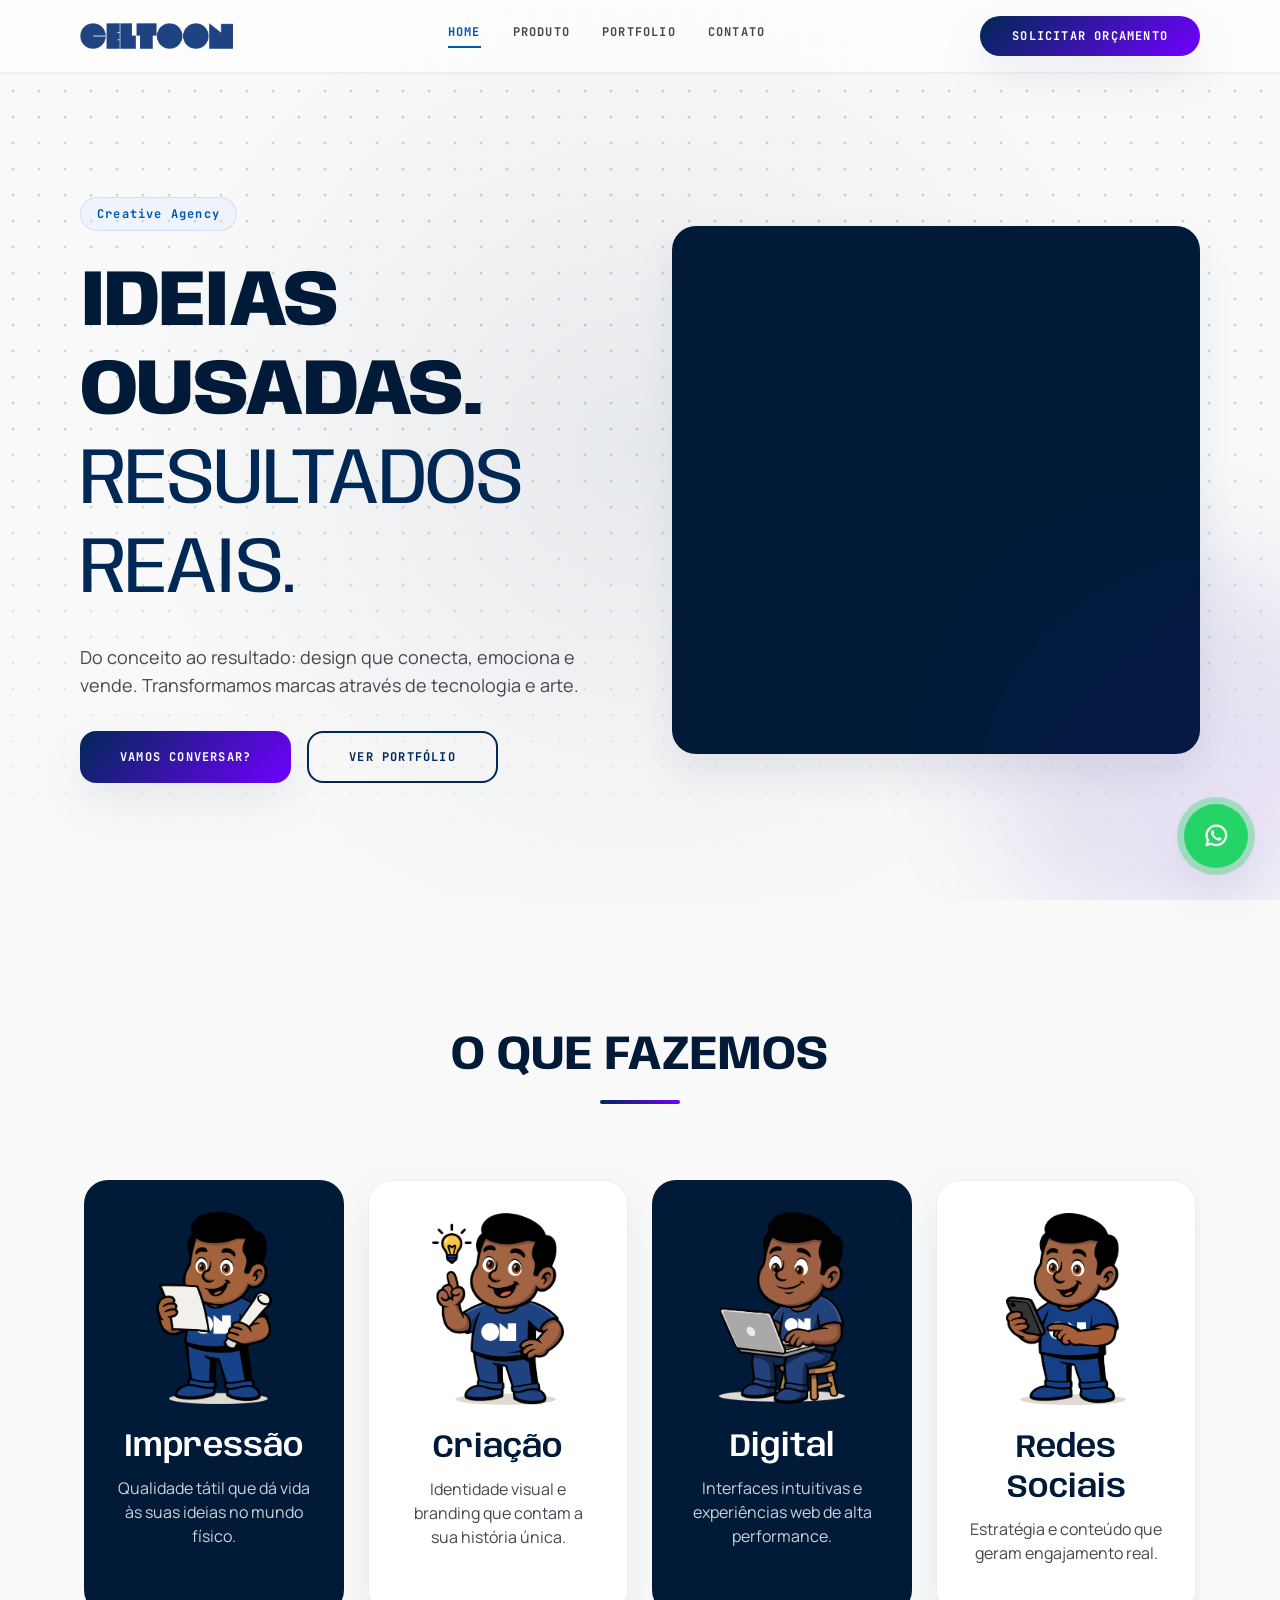
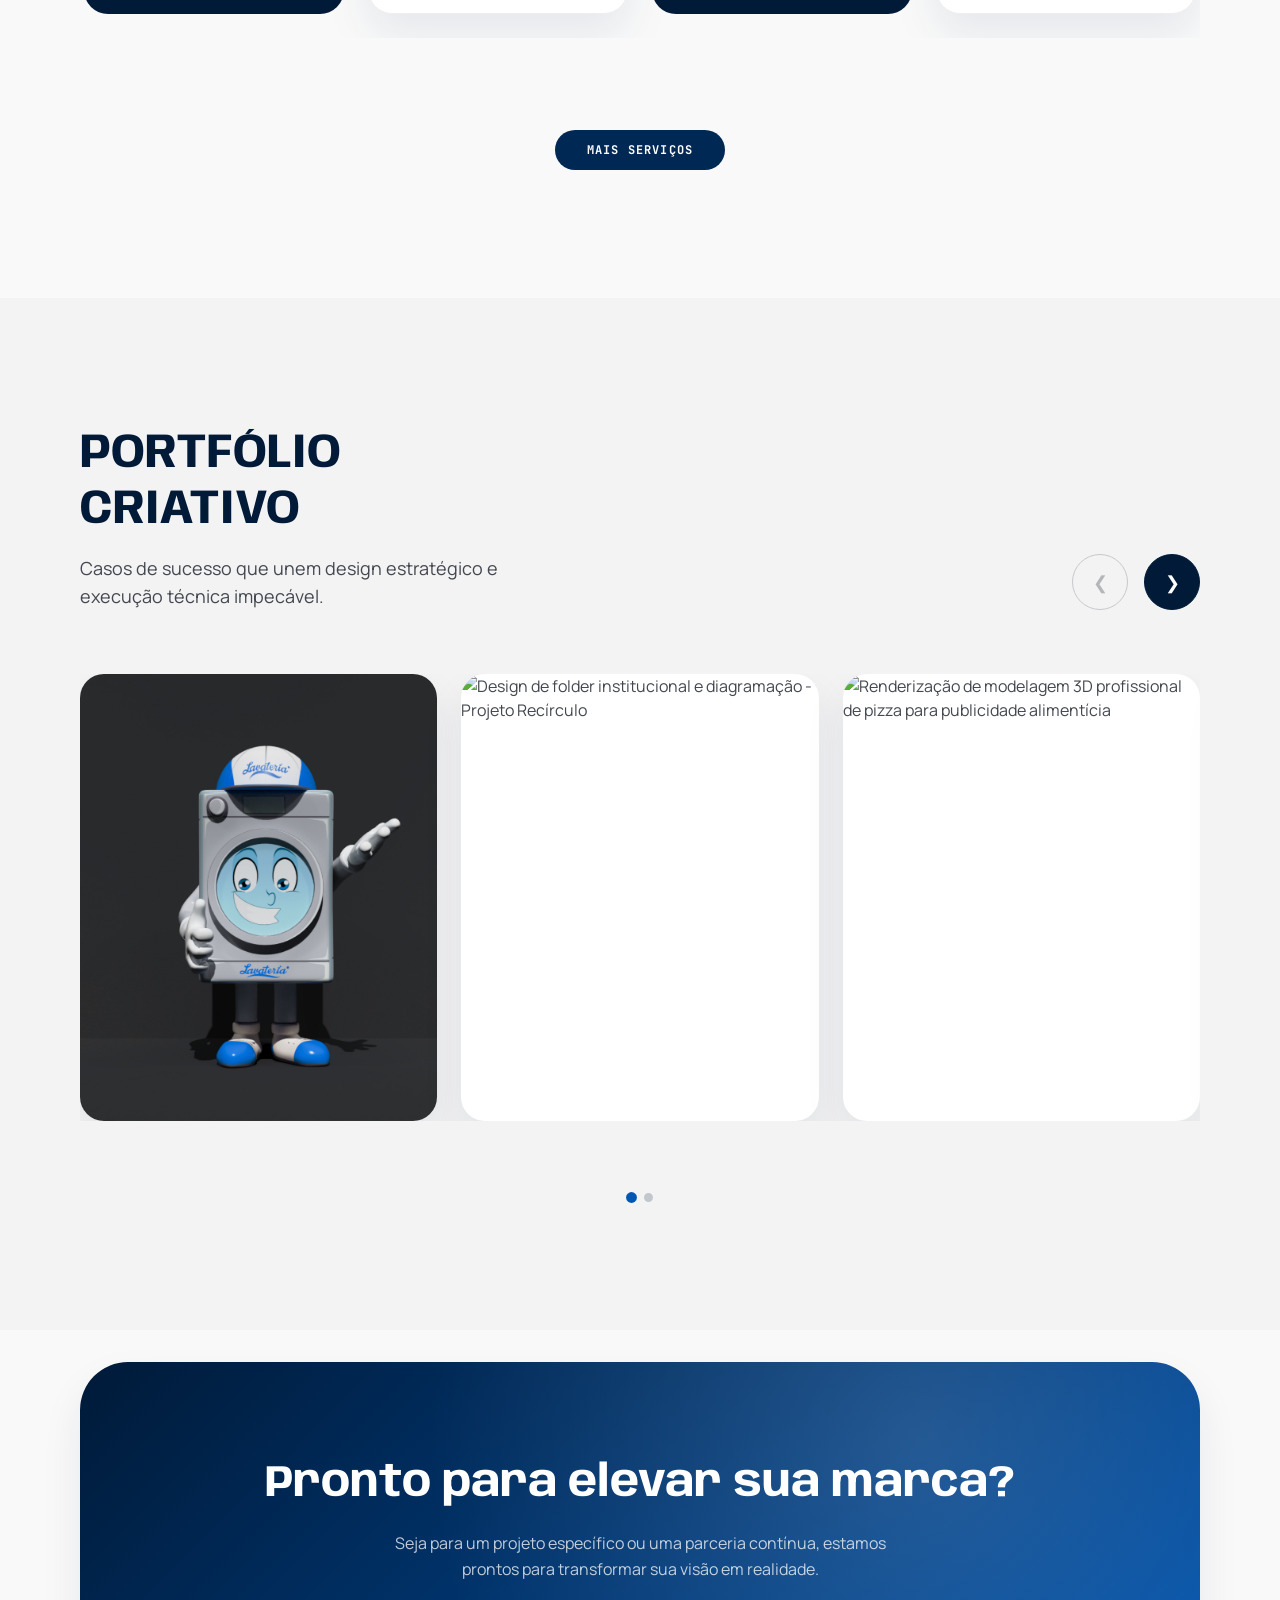
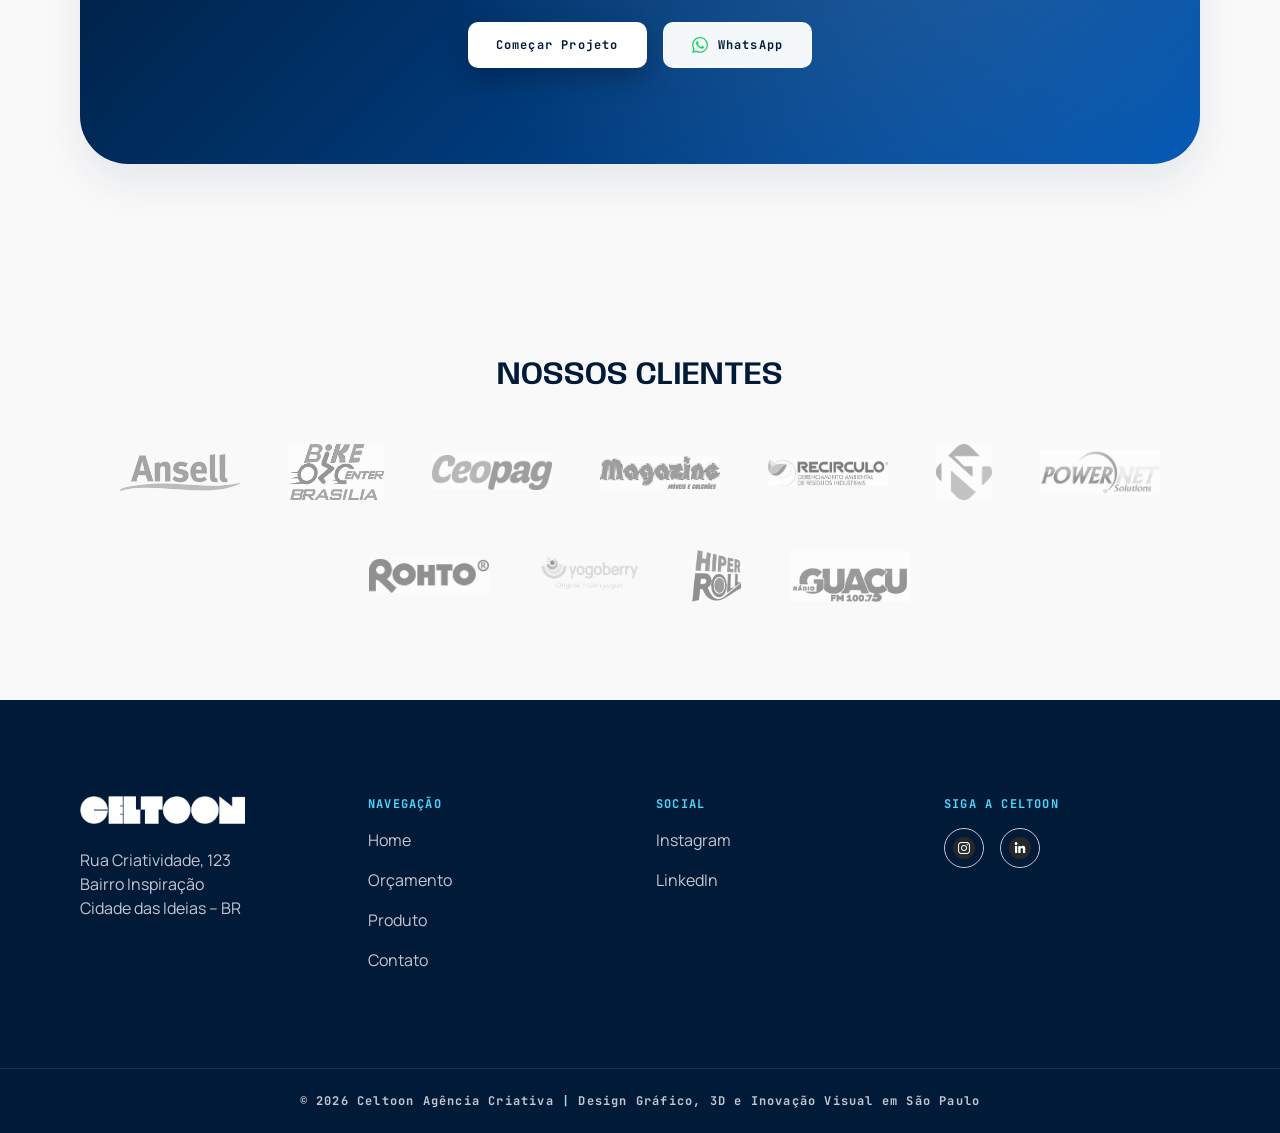
==== commit ea2cdd95: "Update index.html" ====
--- a/index.html
+++ b/index.html
@@ -27,7 +27,7 @@
   <link rel="preconnect" href="https://fonts.googleapis.com">
   <link rel="preconnect" href="https://fonts.gstatic.com" crossorigin>
   <link href="https://fonts.googleapis.com/css2?family=Anybody:wght@400;600;700;800&family=JetBrains+Mono:wght@700&family=Manrope:wght@400;500&display=swap" rel="stylesheet">
-  <link rel="stylesheet" href="assets/celtoon.css?v=3">
+  <link rel="stylesheet" href="assets/celtoon.css?v=5">
 
   <style>
   /* ==========================================
@@ -415,24 +415,24 @@
 
       <div class="carousel-track portfolio-track">
         <a href="portfolio.html" class="project-card">
-          <img src="imagem/pizza.png" alt="Renderização de modelagem 3D profissional de pizza para publicidade alimentícia" loading="lazy">
+          <video autoplay muted loop playsinline preload="metadata" poster="imagem/lavi.jpg" aria-label="Reel de motion design para redes sociais">
+            <source src="imagem/reel-1.mp4" type="video/mp4">
+          </video>
           <div class="overlay">
-            <span class="tag mono-label">Modelagem 3D</span>
-            <h3>Pizza 3D Realista</h3>
+            <span class="tag mono-label">Reels & Vídeo</span>
+            <h3>Motion Design</h3>
           </div>
         </a>
         <a href="portfolio.html" class="project-card">
-          <img src="imagem/mock_2.png" alt="Programação de aplicativo interativo e realidade aumentada" loading="lazy">
+         <img src="imagem/folder.png" alt="Design de folder institucional e diagramação - Projeto Recírculo" loading="lazy">
           <div class="overlay">
-            <span class="tag mono-label">Mobile App</span>
-            <h3>Celtoon Experience App</h3>
+            <span class="tag mono-label">Diagramação</span>
+            <h3>Folder educativo</h3>
           </div>
         </a>
         <a href="portfolio.html" class="project-card">
-          <img src="imagem/nort.jpg" alt="Design de mascote para empresa de telecomunicações" loading="lazy">
-          <div class="overlay">
-            <span class="tag mono-label">Character Design</span>
-            <h3>Mascote Nortinho</h3>
+        <img src="imagem/pizza.png" alt="Renderização de modelagem 3D profissional de pizza para publicidade alimentícia" loading="lazy">
+        <div class="overlay"><span class="tag mono-label">Modelagem 3D</span><h3>Pizza 3D Realista</h3>
           </div>
         </a>
         <a href="portfolio.html" class="project-card">
@@ -530,6 +530,6 @@
   <!-- WHATSAPP -->
   <a href="https://wa.me/+5511994950389" class="whatsapp-float" target="_blank" rel="noopener" aria-label="Fale conosco pelo WhatsApp"><img src="whats2.png" alt="WhatsApp"></a>
 
-  <script src="assets/celtoon.js?v=3"></script>
+  <script src="assets/celtoon.js?v=5"></script>
 </body>
 </html>
--- a/assets/celtoon.css
+++ b/assets/celtoon.css
@@ -373,13 +373,15 @@
   box-shadow: var(--shadow-card);
   aspect-ratio: 4 / 5;
 }
-.project-card img{
+.project-card img,
+.project-card video{
   width:100%;
   height:100%;
   object-fit:cover;
   transition: transform .5s ease;
 }
-.project-card:hover img{ transform: scale(1.05); }
+.project-card:hover img,
+.project-card:hover video{ transform: scale(1.05); }
 .project-card .overlay{
   position:absolute;
   inset:0;
@@ -465,6 +467,50 @@
 .carousel-dots button.active{
   background: var(--blue);
   transform: scale(1.2);
+}
+
+/* ---------- LIGHTBOX (expandir imagem) ---------- */
+.lightbox{
+  position:fixed;
+  inset:0;
+  z-index:2000;
+  background: rgba(0, 10, 25, 0.92);
+  display:flex;
+  align-items:center;
+  justify-content:center;
+  padding:20px;
+  opacity:0;
+  pointer-events:none;
+  transition: opacity .25s ease;
+}
+.lightbox.open{
+  opacity:1;
+  pointer-events:auto;
+}
+.lightbox img,
+.lightbox video{
+  max-width:100%;
+  max-height:88vh;
+  object-fit:contain;
+  border-radius:12px;
+  box-shadow: 0 20px 60px rgba(0,0,0,0.5);
+}
+.lightbox-close{
+  position:absolute;
+  top:18px;
+  right:18px;
+  width:44px;
+  height:44px;
+  border-radius:9999px;
+  border:1px solid rgba(255,255,255,0.4);
+  background: rgba(255,255,255,0.1);
+  color:#fff;
+  font-size:1.5rem;
+  line-height:1;
+  display:flex;
+  align-items:center;
+  justify-content:center;
+  cursor:pointer;
 }
 
 /* ---------- CTA BOX (compartilhada) ---------- */
@@ -607,6 +653,9 @@
   }
   .whatsapp-float img{ width:32px; height:32px; }
 
+  /* Mobile: só setas nos carrosséis (arraste continua funcionando) */
+  .carousel-dots{ display:none !important; }
+
   /* Sem hover no touch: overlay dos cards sempre visível no mobile */
   .project-card .overlay{
     opacity:1;
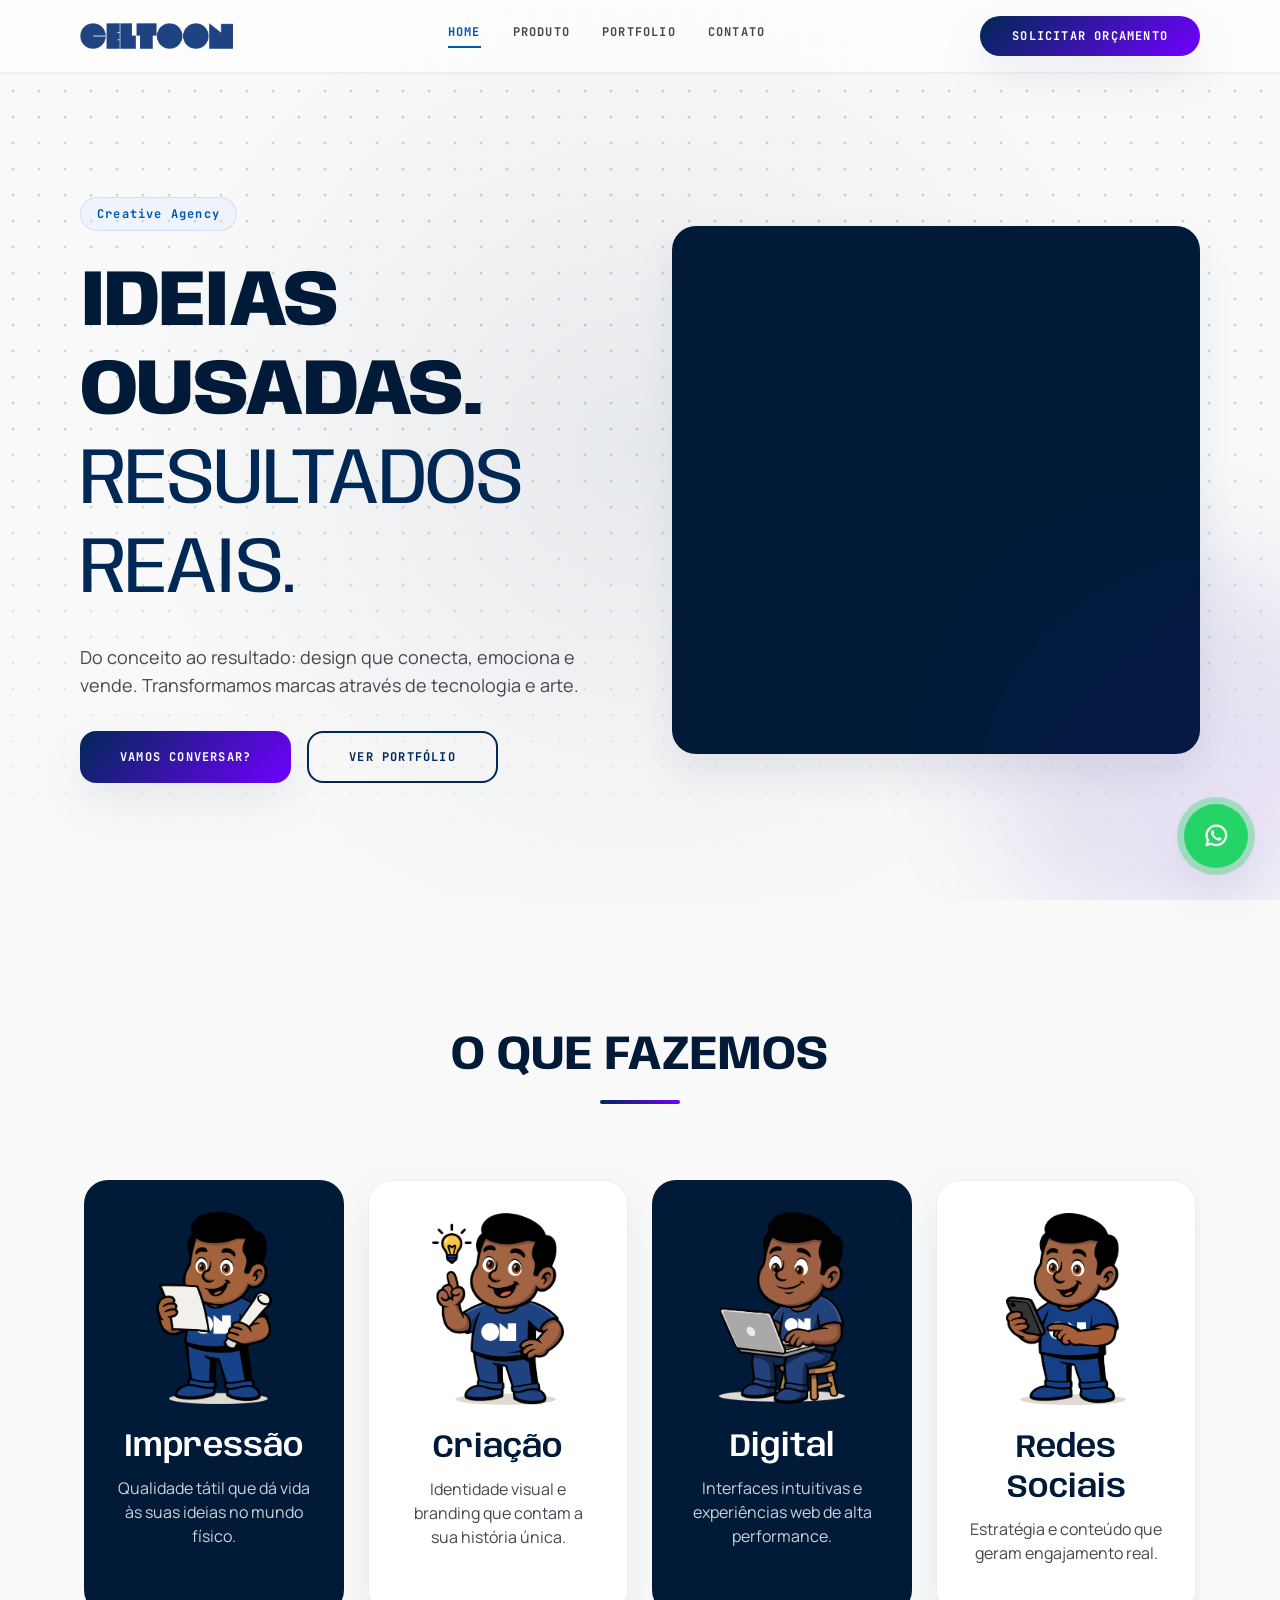
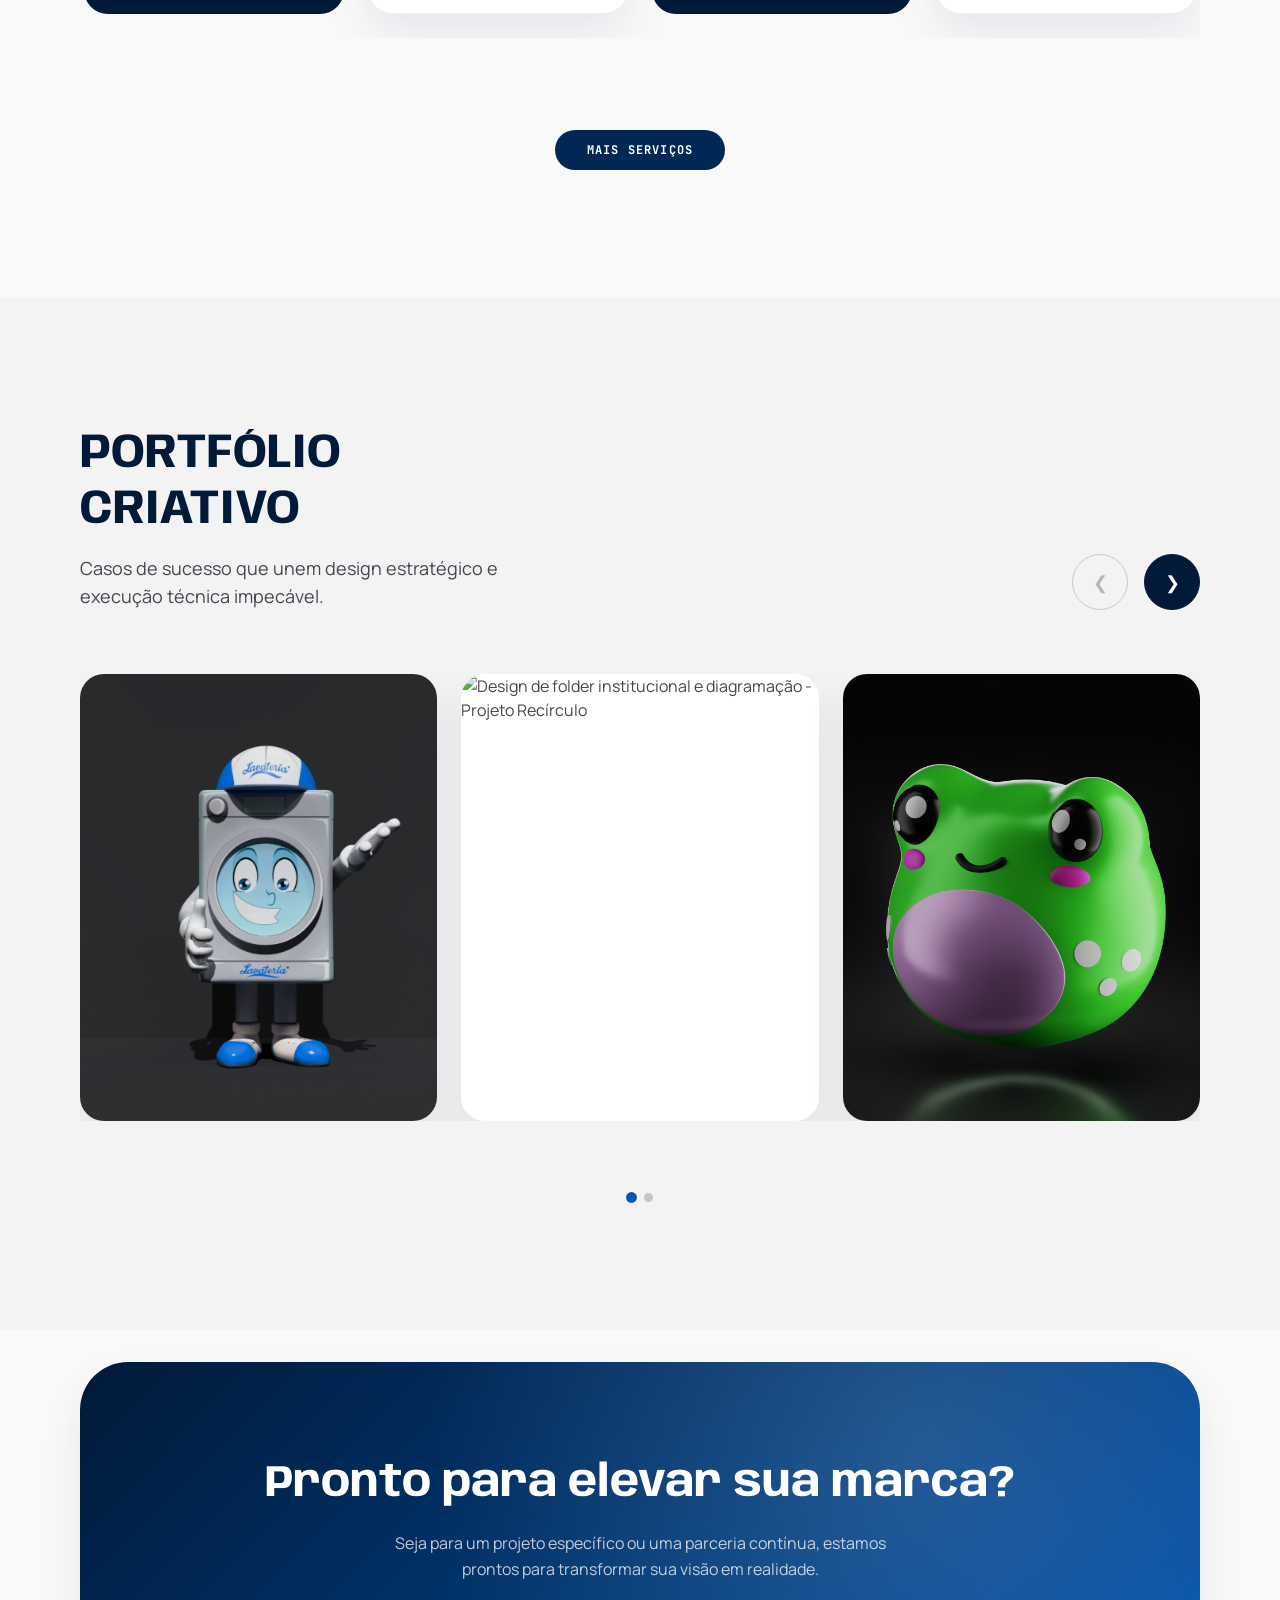
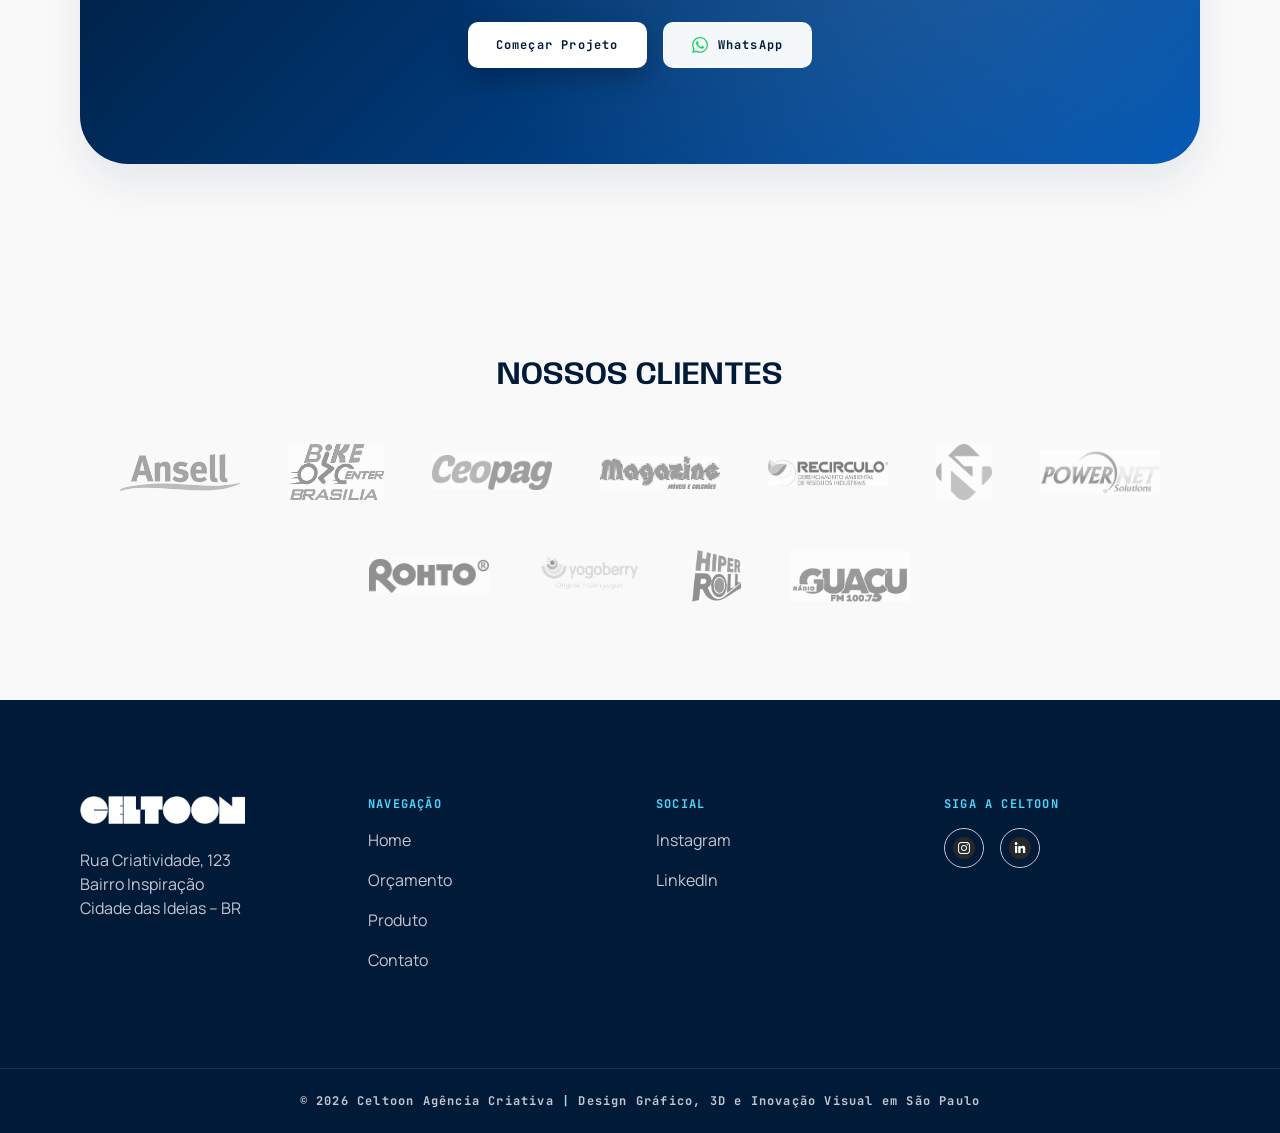
==== commit a04b3f86: "Update index.html" ====
--- a/index.html
+++ b/index.html
@@ -431,8 +431,8 @@
           </div>
         </a>
         <a href="portfolio.html" class="project-card">
-        <img src="imagem/pizza.png" alt="Renderização de modelagem 3D profissional de pizza para publicidade alimentícia" loading="lazy">
-        <div class="overlay"><span class="tag mono-label">Modelagem 3D</span><h3>Pizza 3D Realista</h3>
+        <img src="imagem/sapo.jpeg" alt="Renderização de modelagem 3D profissional de sapo de brinquedo" loading="lazy">
+        <div class="overlay"><span class="tag mono-label">Modelagem 3D</span><h3>Sapo Kawaii</h3>
           </div>
         </a>
         <a href="portfolio.html" class="project-card">
